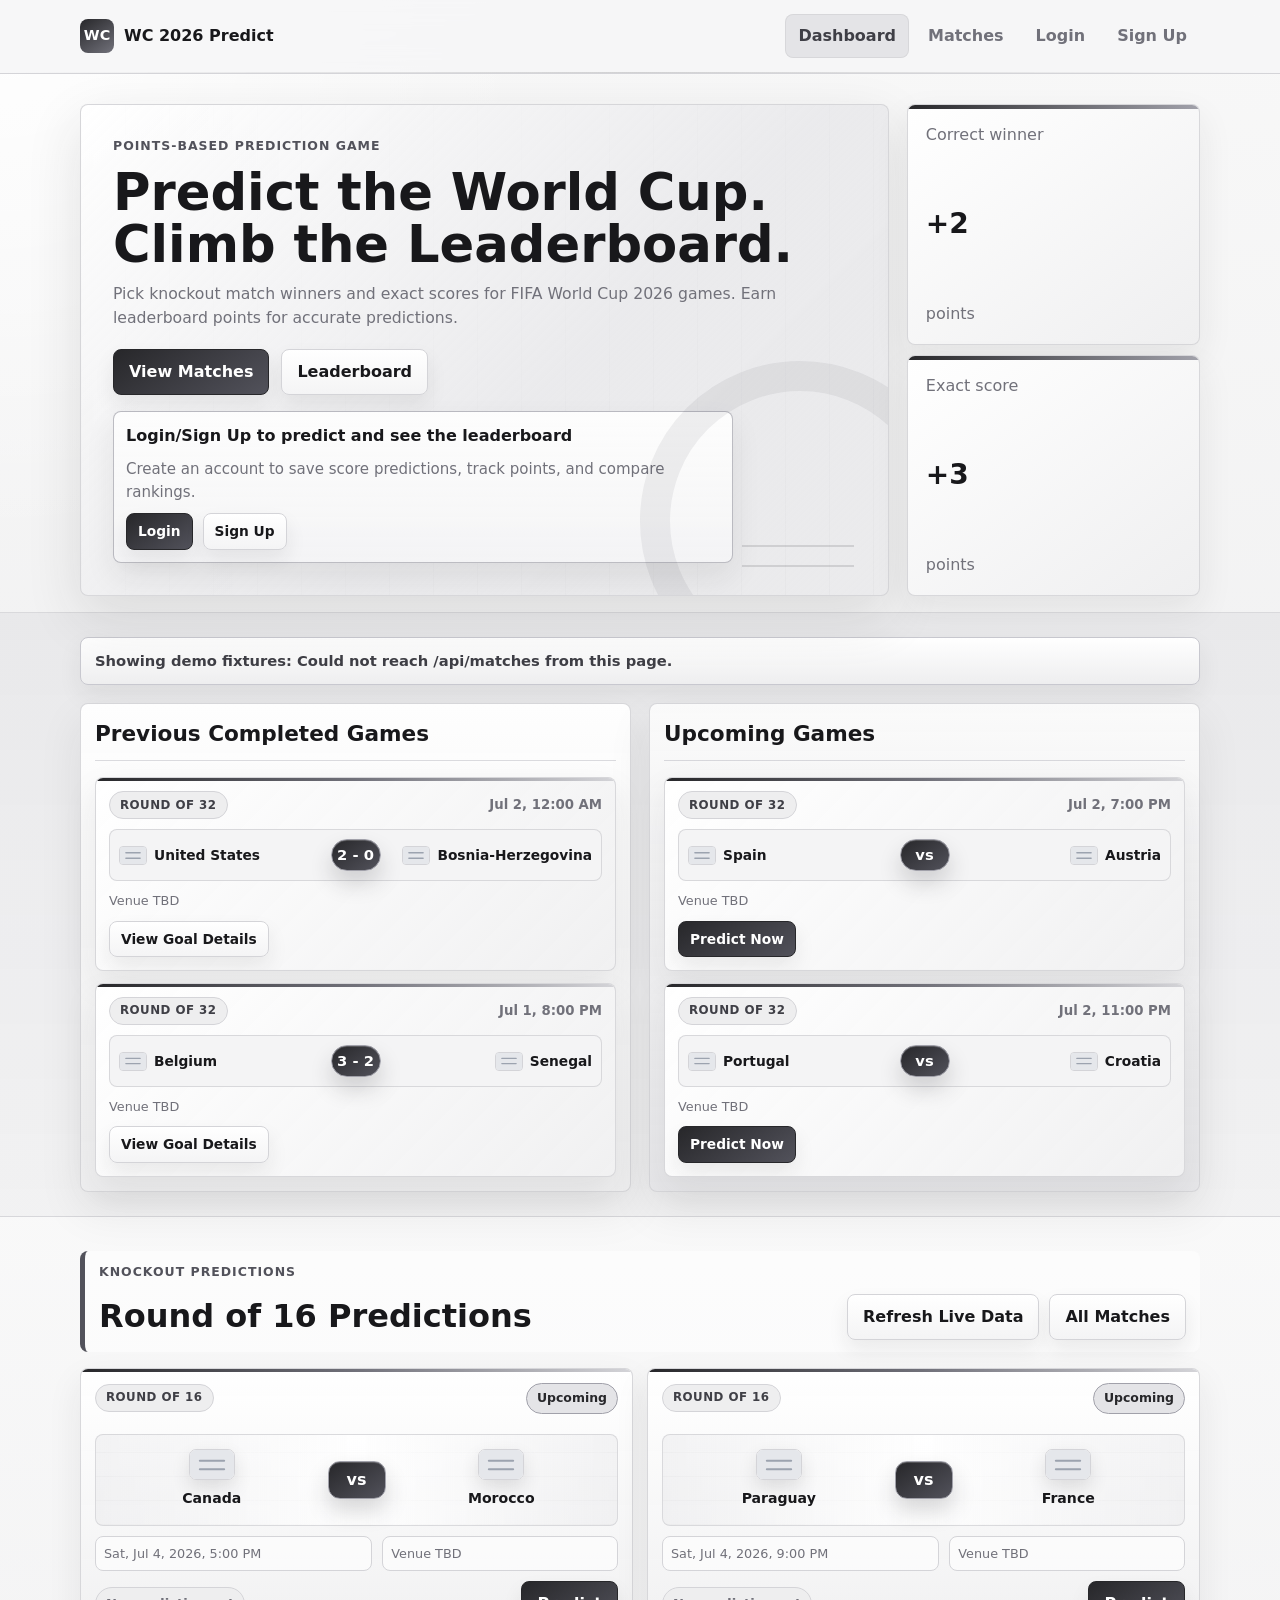
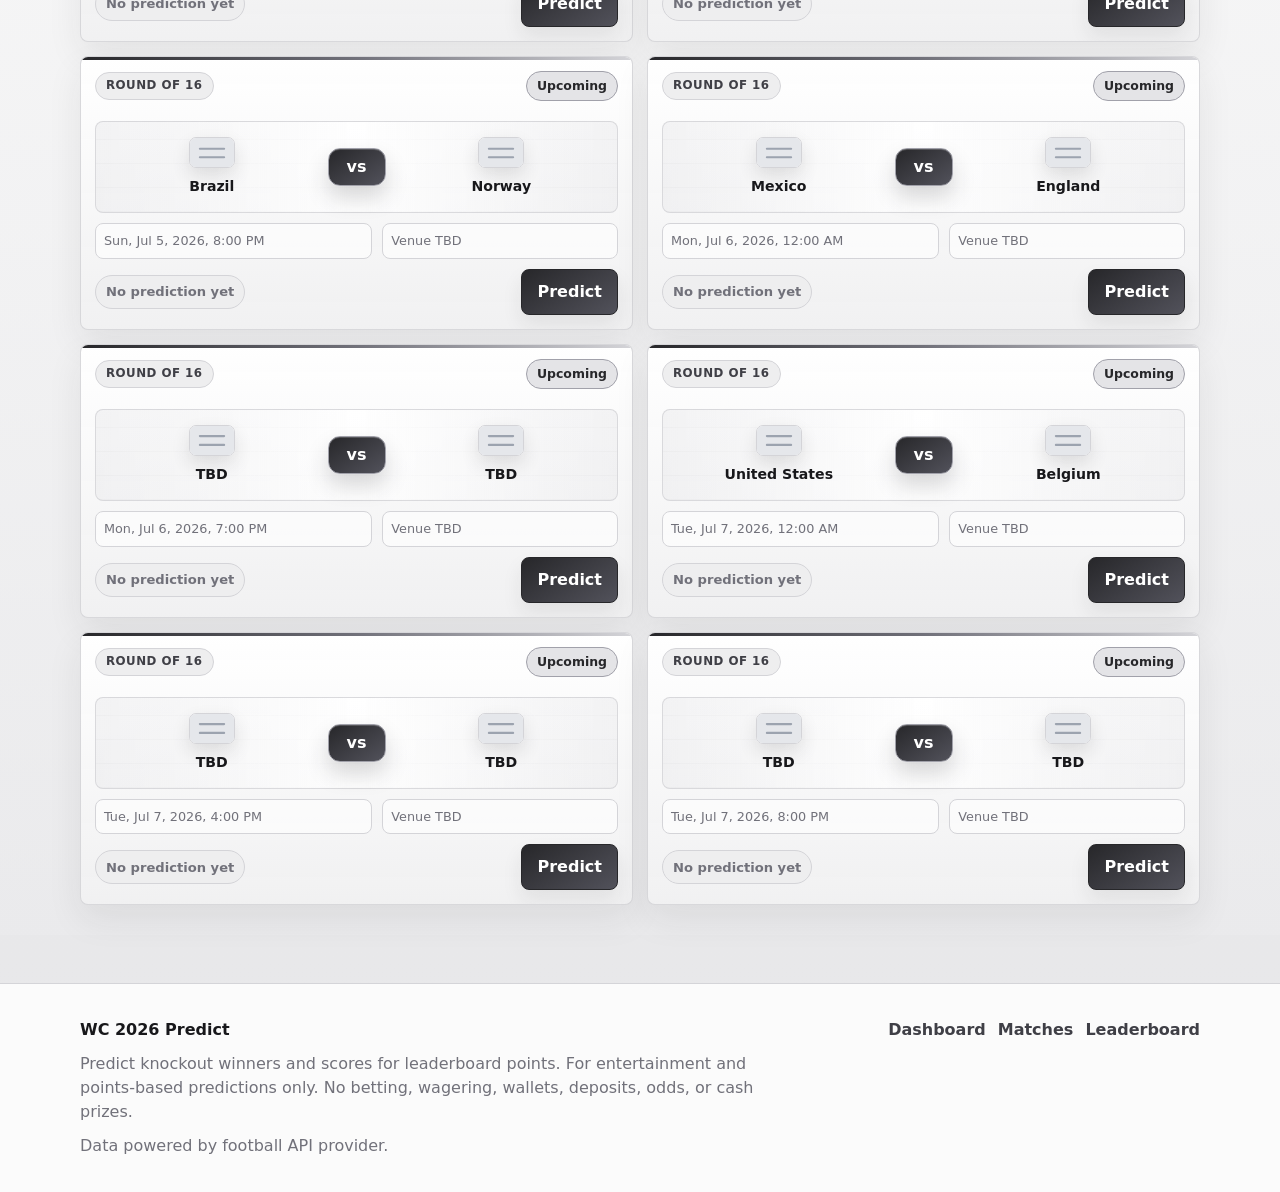
==== public/index.html @ 46181aee "ui and game details updated" ====
<!doctype html>
<html lang="en">
  <head>
    <meta charset="utf-8">
    <meta name="viewport" content="width=device-width, initial-scale=1">
    <meta name="description" content="Predict FIFA World Cup 2026 knockout winners and scores for points.">
    <title>WC 2026 Predict | Dashboard</title>
    <link rel="stylesheet" href="css/styles.css">
  </head>
  <body>
    <header class="site-header">
      <div class="container nav">
        <a class="logo" href="index.html" aria-label="WC 2026 Predict dashboard">
          <span class="logo-mark">WC</span>
          <span>WC 2026 Predict</span>
        </a>
        <nav class="nav-links" aria-label="Primary navigation">
          <a class="active" href="index.html">Dashboard</a>
          <a href="matches.html">Matches</a>
          <a href="leaderboard.html" data-auth-required hidden>Leaderboard</a>
          <a href="points.html" data-auth-required hidden>Points</a>
          <span class="auth-nav" data-auth-nav></span>
        </nav>
      </div>
    </header>

    <main>
      <section class="hero">
        <div class="container hero-panel">
          <div class="hero-copy">
            <p class="eyebrow">Points-based prediction game</p>
            <h1>Predict the World Cup. Climb the Leaderboard.</h1>
            <p>Pick knockout match winners and exact scores for FIFA World Cup 2026 games. Earn leaderboard points for accurate predictions.</p>
            <div class="hero-actions">
              <a class="btn btn-primary" href="matches.html">View Matches</a>
              <a class="btn btn-secondary" href="leaderboard.html">Leaderboard</a>
            </div>
            <div class="auth-callout" data-auth-callout hidden>
              <strong>Login/Sign Up to predict and see the leaderboard</strong>
              <span>Create an account to save score predictions, track points, and compare rankings.</span>
              <div>
                <a class="btn btn-small btn-primary" href="login.html">Login</a>
                <a class="btn btn-small btn-ghost" href="signup.html">Sign Up</a>
              </div>
            </div>
          </div>
          <aside class="hero-stats" aria-label="Game summary">
            <div class="stat-card">
              <span>Correct winner</span>
              <strong>+2</strong>
              <span>points</span>
            </div>
            <div class="stat-card">
              <span>Exact score</span>
              <strong>+3</strong>
              <span>points</span>
            </div>
          </aside>
        </div>
      </section>

      <section class="section-block dashboard-summary-section">
        <div class="container">
          <div class="data-notice" data-data-notice hidden></div>
          <div class="summary-grid">
            <div class="summary-column">
              <div class="section-heading">
                <h2>Previous Completed Games</h2>
              </div>
              <div class="stack" data-previous-games></div>
            </div>
            <div class="summary-column">
              <div class="section-heading">
                <h2>Upcoming Games</h2>
              </div>
              <div class="stack" data-upcoming-games></div>
            </div>
          </div>
        </div>
      </section>

      <section class="section-block dashboard-prediction-section">
        <div class="container">
          <div class="section-heading">
            <div>
              <p class="eyebrow">Knockout predictions</p>
              <h2>Round of 16 Predictions</h2>
            </div>
            <div class="action-row">
              <button class="btn btn-ghost" type="button" data-refresh-matches>Refresh Live Data</button>
              <a class="btn btn-ghost" href="matches.html">All Matches</a>
            </div>
          </div>
          <div class="featured-grid" data-featured-matches></div>
        </div>
      </section>
    </main>

    <footer class="site-footer">
      <div class="container footer">
        <div>
          <strong>WC 2026 Predict</strong>
          <p>Predict knockout winners and scores for leaderboard points. For entertainment and points-based predictions only. No betting, wagering, wallets, deposits, odds, or cash prizes.</p>
          <p>Data powered by football API provider.</p>
        </div>
        <nav class="footer-links" aria-label="Footer navigation">
          <a href="index.html">Dashboard</a>
          <a href="matches.html">Matches</a>
          <a href="leaderboard.html">Leaderboard</a>
        </nav>
      </div>
    </footer>

    <div class="toast" data-toast role="status" aria-live="polite"></div>
    <script src="js/auth.js"></script>
    <script src="js/api.js"></script>
    <script src="js/main.js"></script>
  </body>
</html>
---- public/css/styles.css ----
:root {
  --bg: #eeeeef;
  --surface: #fbfbfb;
  --surface-soft: #f4f4f5;
  --surface-strong: #e4e4e7;
  --text: #18181b;
  --muted: #71717a;
  --border: #d4d4d8;
  --accent: #3f3f46;
  --accent-soft: #e4e4e7;
  --success: #3f3f46;
  --warning: #52525b;
  --danger: #7f1d1d;
  --shadow: 0 20px 55px rgba(39, 39, 42, 0.12);
  --radius: 8px;
  --container: 1120px;
}

* {
  box-sizing: border-box;
}

html {
  min-width: 320px;
  scroll-behavior: smooth;
}

body {
  margin: 0;
  min-height: 100vh;
  background:
    radial-gradient(circle at top left, rgba(255, 255, 255, 0.92), rgba(255, 255, 255, 0) 34rem),
    linear-gradient(180deg, #f8f8f8 0%, var(--bg) 42%, #e7e7e9 100%);
  color: var(--text);
  font-family: Inter, ui-sans-serif, system-ui, -apple-system, BlinkMacSystemFont, "Segoe UI", sans-serif;
  line-height: 1.5;
}

body.modal-open {
  overflow: hidden;
}

img {
  display: block;
  max-width: 100%;
}

a {
  color: inherit;
  text-decoration: none;
}

button,
input,
select {
  font: inherit;
}

button {
  cursor: pointer;
}

:focus-visible {
  outline: 3px solid rgba(63, 63, 70, 0.28);
  outline-offset: 2px;
}

.container {
  width: min(100% - 32px, var(--container));
  margin-inline: auto;
}

.site-header::after {
  content: "";
  display: block;
  height: 1px;
  background: linear-gradient(90deg, transparent, rgba(39, 39, 42, 0.18), transparent);
}

.site-header {
  position: sticky;
  top: 0;
  z-index: 20;
  border-bottom: 1px solid var(--border);
  background: rgba(246, 246, 247, 0.86);
  backdrop-filter: blur(12px);
}

.nav {
  display: flex;
  align-items: center;
  justify-content: space-between;
  gap: 24px;
  min-height: 72px;
}

.logo {
  display: inline-flex;
  align-items: center;
  gap: 10px;
  font-weight: 800;
  letter-spacing: 0;
}

.logo-mark {
  display: grid;
  place-items: center;
  width: 34px;
  height: 34px;
  border-radius: var(--radius);
  background: linear-gradient(145deg, #27272a, #71717a);
  color: white;
  font-size: 0.9rem;
}

.nav-links {
  display: flex;
  align-items: center;
  gap: 6px;
}

.nav-links a,
.nav-button {
  border-radius: var(--radius);
  color: var(--muted);
  font-weight: 650;
  padding: 10px 13px;
}

.nav-links a:hover,
.nav-links a.active,
.nav-button:hover {
  background: var(--accent-soft);
  color: var(--accent);
  box-shadow: inset 0 0 0 1px rgba(63, 63, 70, 0.08);
}

.auth-nav {
  display: inline-flex;
  align-items: center;
  gap: 6px;
}

.nav-button {
  border: 0;
  background: transparent;
}

.nav-user {
  display: inline-flex;
  align-items: center;
  min-height: 38px;
  border: 1px solid rgba(212, 212, 216, 0.86);
  border-radius: 999px;
  background: rgba(255, 255, 255, 0.64);
  color: var(--text);
  padding: 6px 12px;
  font-size: 0.9rem;
  font-weight: 800;
}

.hero {
  padding: 46px 0 26px;
}

.hero-panel {
  display: grid;
  grid-template-columns: minmax(0, 1.55fr) minmax(280px, 0.72fr);
  gap: 18px;
  align-items: stretch;
}

.hero-copy {
  display: flex;
  flex-direction: column;
  justify-content: center;
  min-height: 300px;
  position: relative;
  overflow: hidden;
  border: 1px solid rgba(212, 212, 216, 0.9);
  border-radius: var(--radius);
  background:
    linear-gradient(135deg, rgba(255, 255, 255, 0.98), rgba(228, 228, 231, 0.72) 58%, rgba(212, 212, 216, 0.42)),
    linear-gradient(90deg, rgba(24, 24, 27, 0.035), rgba(255, 255, 255, 0) 26%),
    repeating-linear-gradient(90deg, rgba(39, 39, 42, 0.035) 0 1px, transparent 1px 44px),
    var(--surface);
  box-shadow: var(--shadow);
  padding: 48px;
}

.hero-copy::after {
  content: "";
  position: absolute;
  right: -72px;
  bottom: -86px;
  width: 260px;
  height: 260px;
  border: 30px solid rgba(63, 63, 70, 0.075);
  border-radius: 50%;
}

.hero-copy::before {
  content: "";
  position: absolute;
  inset: auto 34px 28px auto;
  width: 112px;
  height: 18px;
  border-top: 2px solid rgba(63, 63, 70, 0.16);
  border-bottom: 2px solid rgba(63, 63, 70, 0.16);
}

.eyebrow {
  margin: 0 0 10px;
  color: #52525b;
  font-size: 0.78rem;
  font-weight: 800;
  letter-spacing: 0.08em;
  text-transform: uppercase;
}

h1,
h2,
h3,
p {
  overflow-wrap: anywhere;
}

h1 {
  max-width: 780px;
  margin: 0;
  font-size: clamp(2.35rem, 5.2vw, 5.1rem);
  line-height: 0.98;
  letter-spacing: 0;
}

h2 {
  margin: 0;
  font-size: clamp(1.35rem, 2.6vw, 2rem);
  letter-spacing: 0;
}

h3 {
  margin: 0;
  font-size: 1rem;
}

.hero-copy p:not(.eyebrow) {
  max-width: 670px;
  margin: 18px 0 0;
  color: var(--muted);
  font-size: 1.05rem;
}

.hero-actions,
.card-actions,
.controls {
  display: flex;
  flex-wrap: wrap;
  gap: 12px;
  align-items: center;
}

.hero-actions {
  margin-top: 28px;
}

.auth-callout {
  display: grid;
  gap: 10px;
  max-width: 620px;
  border: 1px solid rgba(161, 161, 170, 0.7);
  border-radius: var(--radius);
  background:
    linear-gradient(180deg, rgba(255, 255, 255, 0.82), rgba(244, 244, 245, 0.76)),
    var(--surface-soft);
  box-shadow: 0 14px 30px rgba(39, 39, 42, 0.08);
  margin-top: 22px;
  padding: 15px;
}

.auth-callout[hidden] {
  display: none;
}

.auth-callout strong {
  color: var(--text);
  font-size: 1rem;
}

.auth-callout span {
  color: var(--muted);
  font-size: 0.94rem;
}

.auth-callout div {
  display: flex;
  flex-wrap: wrap;
  gap: 10px;
}

.hero-stats {
  display: grid;
  gap: 12px;
}

.stat-card,
.info-card,
.mini-match-card,
.match-card,
.leader-card,
.empty-card,
.loading-card,
.error-card {
  border: 1px solid rgba(212, 212, 216, 0.9);
  border-radius: var(--radius);
  background: var(--surface);
  box-shadow: 0 14px 35px rgba(39, 39, 42, 0.08);
}

.stat-card {
  display: flex;
  flex-direction: column;
  justify-content: space-between;
  min-height: 144px;
  overflow: hidden;
  position: relative;
  padding: 24px;
  background:
    linear-gradient(145deg, #ffffff, #efeff0),
    var(--surface);
}

.stat-card::before {
  content: "";
  position: absolute;
  inset: 0 0 auto;
  height: 4px;
  background: linear-gradient(90deg, #27272a, #a1a1aa);
}

.stat-card strong {
  font-size: 2.25rem;
  letter-spacing: 0;
}

.stat-card span,
.muted,
.section-heading span,
.card-meta,
.prediction-status,
.match-details dt,
.footer p {
  color: var(--muted);
}

main {
  padding-bottom: 48px;
}

.section-block {
  padding: 30px 0;
}

.section-heading {
  display: flex;
  align-items: end;
  justify-content: space-between;
  gap: 16px;
  margin-bottom: 16px;
}

.action-row {
  display: flex;
  align-items: center;
  justify-content: flex-end;
  flex-wrap: wrap;
  gap: 10px;
}

.summary-grid {
  display: grid;
  grid-template-columns: repeat(2, minmax(0, 1fr));
  gap: 18px;
}

.summary-column {
  min-width: 0;
  border: 1px solid rgba(212, 212, 216, 0.9);
  border-radius: var(--radius);
  background:
    linear-gradient(180deg, rgba(255, 255, 255, 0.78), rgba(244, 244, 245, 0.72)),
    var(--surface-soft);
  box-shadow: 0 18px 45px rgba(39, 39, 42, 0.08);
  padding: 18px;
}

.stack {
  display: grid;
  gap: 12px;
}

.mini-match-card,
.match-card,
.info-card,
.empty-card,
.loading-card,
.error-card {
  padding: 18px;
}

.card-meta {
  display: flex;
  justify-content: space-between;
  gap: 12px;
  margin-bottom: 14px;
  font-size: 0.83rem;
  font-weight: 700;
  text-transform: capitalize;
}

.summary-teams,
.matchup,
.modal-teams {
  display: grid;
  grid-template-columns: minmax(0, 1fr) auto minmax(0, 1fr);
  align-items: center;
  gap: 12px;
}

.summary-teams {
  margin-bottom: 14px;
}

.team {
  display: inline-flex;
  align-items: center;
  gap: 10px;
  min-width: 0;
  font-weight: 750;
}

.team:last-child {
  justify-self: end;
  text-align: right;
}

.team img {
  flex: 0 0 auto;
  width: 40px;
  height: 28px;
  border: 1px solid var(--border);
  border-radius: 4px;
  object-fit: cover;
}

.team span {
  min-width: 0;
}

.team-compact {
  font-size: 0.94rem;
}

.team-compact img {
  width: 32px;
  height: 22px;
}

.score-pill,
.versus {
  display: inline-flex;
  align-items: center;
  justify-content: center;
  min-width: 52px;
  min-height: 34px;
  border: 1px solid var(--border);
  border-radius: 999px;
  background: var(--surface-soft);
  font-weight: 800;
}

.featured-grid,
.match-grid,
.top10-grid {
  display: grid;
  grid-template-columns: repeat(3, minmax(0, 1fr));
  gap: 16px;
}

.match-card {
  display: flex;
  flex-direction: column;
  gap: 14px;
  min-width: 0;
}

.match-card.detailed {
  min-height: 100%;
}

.status-badge,
.result-badge,
.rank-badge {
  display: inline-flex;
  align-items: center;
  width: fit-content;
  border-radius: 999px;
  padding: 5px 10px;
  font-size: 0.78rem;
  font-weight: 800;
}

.status-badge.upcoming {
  background: var(--accent-soft);
  color: var(--accent);
}

.status-badge.completed,
.result-badge {
  background: #e4e4e7;
  color: var(--success);
}

.status-badge.live {
  background: #d4d4d8;
  color: #27272a;
}

.btn {
  display: inline-flex;
  align-items: center;
  justify-content: center;
  min-height: 42px;
  border: 1px solid transparent;
  border-radius: var(--radius);
  padding: 10px 15px;
  font-weight: 800;
  transition: transform 160ms ease, background-color 160ms ease, border-color 160ms ease;
}

.btn:hover {
  transform: translateY(-1px);
}

.btn:disabled {
  cursor: not-allowed;
  opacity: 0.72;
  transform: none;
}

.btn-primary {
  background: var(--accent);
  color: white;
}

.btn-primary:hover {
  background: #27272a;
}

.btn-secondary,
.btn-ghost {
  border-color: var(--border);
  background: var(--surface);
  color: var(--text);
}

.btn-secondary:hover,
.btn-ghost:hover {
  border-color: #a1a1aa;
  background: var(--accent-soft);
  color: var(--accent);
}

.btn-small {
  min-height: 34px;
  padding: 7px 11px;
  font-size: 0.86rem;
}

.goal-list {
  color: var(--muted);
  font-size: 0.9rem;
}

.goal-list ul {
  margin: 8px 0 0;
  padding-left: 18px;
}

.goal-list.inline {
  min-height: 46px;
}

.label {
  margin: 0;
  color: var(--text);
  font-weight: 800;
}

.filters {
  display: flex;
  flex-wrap: wrap;
  gap: 12px;
  margin: 20px 0 28px;
}

.data-notice {
  border: 1px solid #c8c8cf;
  border-radius: var(--radius);
  background: linear-gradient(180deg, #ffffff, #eeeeef);
  color: #3f3f46;
  box-shadow: 0 10px 24px rgba(39, 39, 42, 0.07);
  margin: 0 0 18px;
  padding: 12px 14px;
  font-size: 0.92rem;
  font-weight: 700;
}

.data-notice[hidden] {
  display: none;
}

.filters label,
.prediction-form label {
  display: grid;
  gap: 7px;
  color: var(--text);
  font-weight: 750;
}

.filters select,
.filters input,
.prediction-form input,
.prediction-form select {
  width: 100%;
  min-height: 44px;
  border: 1px solid var(--border);
  border-radius: var(--radius);
  background: var(--surface);
  color: var(--text);
  padding: 9px 11px;
}

.filters label {
  min-width: min(100%, 220px);
}

.stage-section {
  padding: 18px 0 24px;
}

.match-details {
  display: grid;
  gap: 8px;
  margin: 0;
}

.match-details div {
  display: grid;
  grid-template-columns: 92px minmax(0, 1fr);
  gap: 10px;
}

.match-details dd {
  margin: 0;
}

.leader-tools {
  display: flex;
  flex-wrap: wrap;
  gap: 12px;
  margin: 18px 0;
}

.leader-tools input,
.leader-tools select {
  min-height: 44px;
  border: 1px solid var(--border);
  border-radius: var(--radius);
  background: var(--surface);
  padding: 9px 11px;
}

.leader-tools input {
  min-width: min(100%, 320px);
}

.top10-grid {
  grid-template-columns: repeat(5, minmax(0, 1fr));
}

.leader-card {
  display: grid;
  gap: 12px;
  padding: 16px;
}

.leader-card.rank-1,
.leader-card.rank-2,
.leader-card.rank-3 {
  border-color: #a1a1aa;
  background: linear-gradient(180deg, var(--surface), var(--surface-soft));
}

.leader-card p {
  margin: 4px 0 0;
  color: var(--muted);
}

.leader-card dl {
  display: flex;
  gap: 16px;
  margin: 0;
}

.leader-card dt {
  color: var(--muted);
  font-size: 0.78rem;
}

.leader-card dd {
  margin: 0;
  font-weight: 800;
}

.rank-badge {
  background: var(--accent-soft);
  color: var(--accent);
}

.table-wrap {
  overflow-x: auto;
  border: 1px solid var(--border);
  border-radius: var(--radius);
  background: var(--surface);
  box-shadow: 0 10px 25px rgba(17, 24, 39, 0.05);
}

.leaderboard-table {
  width: 100%;
  min-width: 720px;
  border-collapse: collapse;
}

.leaderboard-table th,
.leaderboard-table td {
  border-bottom: 1px solid var(--border);
  padding: 14px 16px;
  text-align: left;
}

.leaderboard-table th {
  background: var(--surface-soft);
  color: var(--muted);
  font-size: 0.82rem;
  text-transform: uppercase;
}

.leaderboard-table tr:last-child td {
  border-bottom: 0;
}

.scoring-grid {
  display: grid;
  grid-template-columns: repeat(4, minmax(0, 1fr));
  gap: 14px;
}

.info-card strong {
  display: block;
  color: var(--accent);
  font-size: 1.6rem;
}

.info-card p {
  margin: 6px 0 0;
  color: var(--muted);
}

.modal-backdrop {
  position: fixed;
  inset: 0;
  z-index: 100;
  display: grid;
  place-items: center;
  padding: 20px;
  background: rgba(17, 24, 39, 0.42);
}

.modal-backdrop[hidden] {
  display: none;
}

.modal {
  position: relative;
  width: min(100%, 520px);
  max-height: min(92vh, 760px);
  overflow: auto;
  border-radius: var(--radius);
  background: var(--surface);
  box-shadow: var(--shadow);
  padding: 24px;
}

.modal-close {
  position: absolute;
  top: 12px;
  right: 12px;
  width: 38px;
  height: 38px;
  border: 1px solid var(--border);
  border-radius: var(--radius);
  background: var(--surface-soft);
  color: var(--text);
  font-size: 1.4rem;
}

.modal-header {
  padding-right: 42px;
}

.modal-teams {
  margin: 20px 0;
  padding: 14px;
  border: 1px solid var(--border);
  border-radius: var(--radius);
  background: var(--surface-soft);
}

.prediction-form {
  display: grid;
  gap: 14px;
}

.prediction-form input[readonly] {
  background: #eeeeef;
  color: var(--muted);
}

.score-inputs {
  display: grid;
  grid-template-columns: repeat(2, minmax(0, 1fr));
  gap: 12px;
}

.form-error {
  min-height: 22px;
  margin: 0;
  color: var(--danger);
  font-weight: 700;
}

.toast {
  position: fixed;
  right: 18px;
  bottom: 18px;
  z-index: 110;
  max-width: min(420px, calc(100% - 36px));
  border-radius: var(--radius);
  background: var(--text);
  color: white;
  box-shadow: var(--shadow);
  opacity: 0;
  transform: translateY(12px);
  pointer-events: none;
  padding: 13px 16px;
  transition: opacity 160ms ease, transform 160ms ease;
}

.toast.show {
  opacity: 1;
  transform: translateY(0);
}

.toast.error {
  background: var(--danger);
}

.site-footer {
  border-top: 1px solid var(--border);
  background: var(--surface);
  padding: 34px 0;
}

.footer {
  display: grid;
  grid-template-columns: minmax(0, 1.2fr) auto;
  gap: 24px;
  align-items: start;
}

.footer p {
  max-width: 720px;
  margin: 10px 0 0;
}

.footer-links {
  display: flex;
  flex-wrap: wrap;
  gap: 12px;
}

.footer-links a {
  color: var(--accent);
  font-weight: 750;
}

.empty-card,
.loading-card,
.error-card {
  color: var(--muted);
}

.error-card {
  border-color: rgba(220, 38, 38, 0.25);
  color: var(--danger);
}

.btn {
  box-shadow: 0 10px 20px rgba(39, 39, 42, 0.08);
}

.btn-primary {
  background: linear-gradient(145deg, #27272a, #52525b);
  border-color: #27272a;
  color: #ffffff;
}

.btn-primary:hover {
  background: linear-gradient(145deg, #18181b, #3f3f46);
}

.btn-secondary,
.btn-ghost {
  background: linear-gradient(180deg, #ffffff, #f4f4f5);
}

.btn-secondary:hover,
.btn-ghost:hover {
  border-color: #a1a1aa;
  background: #e4e4e7;
  color: #18181b;
}

.featured-grid {
  grid-template-columns: repeat(2, minmax(0, 1fr));
}

.match-grid {
  align-items: stretch;
}

.mini-match-card,
.match-card {
  position: relative;
  overflow: hidden;
}

.mini-match-card::before,
.prediction-card::before {
  content: "";
  position: absolute;
  inset: 0 0 auto;
  height: 5px;
  background: linear-gradient(90deg, #27272a, #71717a, #d4d4d8);
}

.mini-match-card {
  background:
    linear-gradient(135deg, rgba(255, 255, 255, 0.98), rgba(239, 239, 240, 0.9)),
    var(--surface);
  transition: border-color 160ms ease, box-shadow 160ms ease, transform 160ms ease;
}

.mini-match-card:hover {
  border-color: #a1a1aa;
  box-shadow: 0 20px 44px rgba(39, 39, 42, 0.12);
  transform: translateY(-1px);
}

.prediction-card {
  padding: 18px;
  background:
    linear-gradient(180deg, rgba(255, 255, 255, 0.98), rgba(240, 240, 241, 0.96)),
    var(--surface);
  transition: border-color 160ms ease, box-shadow 160ms ease, transform 160ms ease;
}

.prediction-card:hover {
  border-color: #a1a1aa;
  box-shadow: 0 24px 55px rgba(39, 39, 42, 0.14);
  transform: translateY(-2px);
}

.match-card-top {
  align-items: center;
  margin-bottom: 10px;
}

.stage-chip {
  display: inline-flex;
  align-items: center;
  min-height: 28px;
  border: 1px solid #d4d4d8;
  border-radius: 999px;
  background: #eeeeef;
  color: #3f3f46;
  padding: 4px 10px;
  font-size: 0.74rem;
  font-weight: 850;
  letter-spacing: 0.04em;
  text-transform: uppercase;
}

.matchup {
  min-height: 116px;
  border: 1px solid rgba(212, 212, 216, 0.86);
  border-radius: var(--radius);
  background:
    linear-gradient(90deg, rgba(228, 228, 231, 0.36), rgba(255, 255, 255, 0.82), rgba(228, 228, 231, 0.36)),
    repeating-linear-gradient(0deg, rgba(39, 39, 42, 0.035) 0 1px, transparent 1px 24px);
  padding: 16px;
}

.mini-scoreboard {
  border: 1px solid rgba(212, 212, 216, 0.86);
  border-radius: var(--radius);
  background: var(--surface-soft);
  padding: 12px;
}

.matchup .team {
  display: grid;
  justify-items: center;
  gap: 10px;
  text-align: center;
  font-size: 0.96rem;
}

.matchup .team:last-child {
  justify-self: stretch;
  text-align: center;
}

.matchup .team img {
  width: 58px;
  height: 40px;
  border: 1px solid #d4d4d8;
  border-radius: 7px;
  box-shadow: 0 8px 18px rgba(39, 39, 42, 0.12);
}

.score-pill,
.versus {
  border-color: #a1a1aa;
  background: linear-gradient(145deg, #27272a, #52525b);
  color: #ffffff;
  box-shadow: inset 0 1px 0 rgba(255, 255, 255, 0.18), 0 12px 22px rgba(39, 39, 42, 0.18);
}

.matchup .score-pill {
  min-width: 70px;
  min-height: 46px;
  border-radius: 12px;
  font-size: 1.2rem;
}

.summary-teams .score-pill {
  min-width: 64px;
  min-height: 38px;
}

.match-context {
  display: grid;
  grid-template-columns: minmax(0, 1fr) minmax(0, 0.85fr);
  gap: 10px;
  color: var(--muted);
  font-size: 0.86rem;
}

.match-context span {
  min-width: 0;
  border: 1px solid var(--border);
  border-radius: var(--radius);
  background: rgba(255, 255, 255, 0.62);
  padding: 9px 10px;
}

.fixture-note {
  margin: 0 0 14px;
  color: var(--muted);
  font-size: 0.86rem;
}

.prediction-status {
  display: inline-flex;
  align-items: center;
  min-height: 34px;
  border: 1px solid var(--border);
  border-radius: 999px;
  background: #eeeeef;
  padding: 6px 10px;
  font-size: 0.82rem;
  font-weight: 750;
}

.card-actions {
  justify-content: space-between;
  margin-top: auto;
}

.status-badge.upcoming,
.status-badge.completed,
.status-badge.live,
.result-badge {
  border: 1px solid #a1a1aa;
  background: #e4e4e7;
  color: #27272a;
}

.status-badge.live {
  background: #d4d4d8;
}

.hero {
  padding: 30px 0 16px;
}

.hero-panel {
  grid-template-columns: minmax(0, 1.6fr) minmax(220px, 0.58fr);
}

.hero-copy {
  min-height: 230px;
  padding: 32px;
}

.hero-copy h1 {
  font-size: clamp(2rem, 4vw, 3.65rem);
  line-height: 1.02;
}

.hero-copy p:not(.eyebrow) {
  margin-top: 12px;
  font-size: 0.98rem;
}

.hero-actions {
  margin-top: 20px;
}

.auth-callout {
  margin-top: 16px;
  padding: 12px;
}

.hero-stats {
  gap: 10px;
}

.stat-card {
  min-height: 108px;
  padding: 18px;
}

.stat-card strong {
  font-size: 1.75rem;
}

.dashboard-summary-section {
  border-block: 1px solid rgba(212, 212, 216, 0.84);
  background:
    linear-gradient(180deg, rgba(232, 232, 234, 0.92), rgba(242, 242, 243, 0.88));
  padding: 24px 0;
}

.dashboard-summary-section .section-heading {
  border-bottom: 1px solid rgba(161, 161, 170, 0.38);
  padding-bottom: 10px;
}

.dashboard-summary-section h2 {
  font-size: clamp(1.05rem, 1.8vw, 1.35rem);
}

.dashboard-summary-section .summary-column {
  padding: 14px;
  background:
    linear-gradient(180deg, rgba(255, 255, 255, 0.92), rgba(238, 238, 239, 0.9)),
    var(--surface-soft);
}

.dashboard-summary-section .summary-column:nth-child(2) {
  background:
    linear-gradient(180deg, rgba(250, 250, 250, 0.98), rgba(228, 228, 231, 0.88)),
    var(--surface-soft);
}

.dashboard-summary-section .mini-match-card {
  padding: 13px;
}

.dashboard-summary-section .mini-match-card::before {
  height: 3px;
}

.dashboard-summary-section .mini-scoreboard {
  margin-bottom: 10px;
  padding: 9px;
}

.dashboard-summary-section .team-compact {
  gap: 7px;
  font-size: 0.86rem;
}

.dashboard-summary-section .team-compact img {
  width: 28px;
  height: 19px;
}

.dashboard-summary-section .summary-teams .score-pill {
  min-width: 50px;
  min-height: 32px;
  font-size: 0.92rem;
}

.dashboard-summary-section .fixture-note {
  margin-bottom: 10px;
  font-size: 0.8rem;
}

.dashboard-prediction-section {
  background:
    linear-gradient(180deg, rgba(251, 251, 251, 0.82), rgba(235, 235, 237, 0.7));
  padding-top: 34px;
}

.dashboard-prediction-section .section-heading {
  border-left: 5px solid #52525b;
  background: rgba(255, 255, 255, 0.56);
  border-radius: var(--radius);
  padding: 12px 14px;
}

.dashboard-prediction-section .featured-grid {
  gap: 14px;
}

.dashboard-prediction-section .prediction-card {
  gap: 10px;
  padding: 14px;
}

.dashboard-prediction-section .prediction-card::before {
  height: 3px;
}

.dashboard-prediction-section .matchup {
  min-height: 92px;
  padding: 12px;
}

.dashboard-prediction-section .matchup .team {
  gap: 8px;
  font-size: 0.88rem;
}

.dashboard-prediction-section .matchup .team img {
  width: 46px;
  height: 31px;
}

.dashboard-prediction-section .matchup .score-pill {
  min-width: 58px;
  min-height: 38px;
  font-size: 1rem;
}

.dashboard-prediction-section .match-context {
  font-size: 0.8rem;
}

.dashboard-prediction-section .match-context span {
  padding: 7px 8px;
}

.stage-section .match-grid {
  grid-template-columns: repeat(auto-fit, minmax(230px, 1fr));
  gap: 12px;
}

.match-card.detailed {
  gap: 9px;
  padding: 13px;
}

.match-card.detailed::before {
  height: 3px;
}

.match-card.detailed .card-meta {
  margin-bottom: 4px;
}

.match-card.detailed .stage-chip,
.match-card.detailed .status-badge {
  min-height: 24px;
  padding: 3px 8px;
  font-size: 0.68rem;
}

.match-card.detailed .matchup {
  min-height: 78px;
  gap: 8px;
  padding: 10px;
}

.match-card.detailed .matchup .team {
  gap: 7px;
  font-size: 0.82rem;
}

.match-card.detailed .matchup .team img {
  width: 38px;
  height: 26px;
  border-radius: 5px;
}

.match-card.detailed .matchup .score-pill {
  min-width: 48px;
  min-height: 32px;
  border-radius: 9px;
  font-size: 0.92rem;
}

.match-card.detailed .match-context {
  grid-template-columns: 1fr;
  gap: 6px;
  font-size: 0.78rem;
}

.match-card.detailed .match-context span {
  padding: 7px 8px;
}

.match-card.detailed .card-actions {
  gap: 8px;
}

.match-detail-modal {
  width: min(100%, 620px);
}

.detail-modal-list {
  display: grid;
  gap: 8px;
  margin: 12px 0 0;
}

.detail-modal-list div {
  display: grid;
  grid-template-columns: 140px minmax(0, 1fr);
  gap: 10px;
  border: 1px solid var(--border);
  border-radius: var(--radius);
  background: rgba(255, 255, 255, 0.62);
  padding: 9px 10px;
}

.detail-goals {
  border: 1px solid var(--border);
  border-radius: var(--radius);
  background: var(--surface-soft);
  margin-top: 12px;
  padding: 12px;
}

.filters,
.leader-tools {
  border: 1px solid rgba(212, 212, 216, 0.9);
  border-radius: var(--radius);
  background: rgba(251, 251, 251, 0.72);
  box-shadow: 0 14px 35px rgba(39, 39, 42, 0.07);
  padding: 14px;
}

.filters select,
.filters input,
.prediction-form input,
.prediction-form select,
.leader-tools input,
.leader-tools select {
  border-color: #c8c8cf;
  background: linear-gradient(180deg, #ffffff, #f7f7f8);
}

.leader-card {
  position: relative;
  overflow: hidden;
  background:
    linear-gradient(180deg, #ffffff, #f1f1f2),
    var(--surface);
}

.leader-card::before {
  content: "";
  position: absolute;
  inset: 0 0 auto;
  height: 4px;
  background: linear-gradient(90deg, #27272a, #a1a1aa);
}

.leader-card.rank-1,
.leader-card.rank-2,
.leader-card.rank-3 {
  border-color: #a1a1aa;
  background:
    linear-gradient(145deg, #ffffff, #e9e9eb),
    var(--surface);
}

.rank-badge {
  background: #27272a;
  color: #ffffff;
}

.table-wrap {
  background: linear-gradient(180deg, #ffffff, #f4f4f5);
}

.leaderboard-table th {
  background: #e4e4e7;
  color: #3f3f46;
}

.leaderboard-table tbody tr:hover {
  background: #f4f4f5;
}

.info-card {
  background: linear-gradient(180deg, #ffffff, #f1f1f2);
}

.info-card strong {
  color: #27272a;
}

.modal {
  border: 1px solid #d4d4d8;
}

.modal-teams {
  background:
    linear-gradient(90deg, rgba(228, 228, 231, 0.8), rgba(255, 255, 255, 0.86), rgba(228, 228, 231, 0.8)),
    var(--surface-soft);
}

.footer-links a {
  color: #3f3f46;
}

.auth-page {
  min-height: calc(100vh - 73px);
  padding: 48px 0;
}

.auth-shell {
  display: grid;
  grid-template-columns: minmax(0, 1fr) minmax(360px, 440px);
  gap: 22px;
  align-items: stretch;
}

.auth-copy,
.auth-card {
  border: 1px solid rgba(212, 212, 216, 0.9);
  border-radius: var(--radius);
  background:
    linear-gradient(135deg, rgba(255, 255, 255, 0.96), rgba(239, 239, 240, 0.88)),
    var(--surface);
  box-shadow: var(--shadow);
}

.auth-copy {
  display: flex;
  flex-direction: column;
  justify-content: center;
  min-height: 520px;
  overflow: hidden;
  position: relative;
  padding: 48px;
}

.auth-copy::after {
  content: "";
  position: absolute;
  right: -80px;
  bottom: -92px;
  width: 270px;
  height: 270px;
  border: 30px solid rgba(63, 63, 70, 0.07);
  border-radius: 50%;
}

.auth-copy p:not(.eyebrow) {
  max-width: 640px;
  color: var(--muted);
  font-size: 1.03rem;
}

.auth-card {
  align-self: center;
  padding: 28px;
}

.auth-form {
  display: grid;
  gap: 14px;
  margin-top: 18px;
}

.auth-form label {
  display: grid;
  gap: 7px;
  color: var(--text);
  font-weight: 800;
}

.auth-form input {
  width: 100%;
  min-height: 46px;
  border: 1px solid #c8c8cf;
  border-radius: var(--radius);
  background: linear-gradient(180deg, #ffffff, #f7f7f8);
  color: var(--text);
  padding: 10px 12px;
}

.admin-form {
  display: grid;
  gap: 14px;
  border: 1px solid rgba(212, 212, 216, 0.9);
  border-radius: var(--radius);
  background:
    linear-gradient(180deg, rgba(255, 255, 255, 0.94), rgba(244, 244, 245, 0.84)),
    var(--surface);
  box-shadow: 0 14px 35px rgba(39, 39, 42, 0.08);
  margin-bottom: 18px;
  padding: 18px;
}

.admin-form-grid {
  display: grid;
  grid-template-columns: repeat(3, minmax(0, 1fr));
  gap: 12px;
}

.admin-form label {
  display: grid;
  gap: 7px;
  color: var(--text);
  font-weight: 800;
}

.admin-form input,
.admin-form select {
  width: 100%;
  min-height: 44px;
  border: 1px solid #c8c8cf;
  border-radius: var(--radius);
  background: linear-gradient(180deg, #ffffff, #f7f7f8);
  color: var(--text);
  padding: 9px 11px;
}

.table-actions {
  display: flex;
  flex-wrap: wrap;
  gap: 8px;
}

.danger-action {
  color: var(--danger);
}

.danger-action:hover {
  border-color: rgba(127, 29, 29, 0.35);
  background: rgba(127, 29, 29, 0.08);
  color: var(--danger);
}

.auth-hint,
.auth-switch {
  color: var(--muted);
  font-size: 0.9rem;
}

.auth-hint {
  margin: -2px 0 0;
}

.auth-switch {
  margin: 16px 0 0;
}

.auth-switch a {
  color: var(--text);
  font-weight: 850;
  text-decoration: underline;
  text-underline-offset: 3px;
}

@media (max-width: 960px) {
  .hero-panel,
  .summary-grid,
  .auth-shell {
    grid-template-columns: 1fr;
  }

  .auth-copy {
    min-height: auto;
  }

  .featured-grid,
  .match-grid {
    grid-template-columns: repeat(2, minmax(0, 1fr));
  }

  .top10-grid,
  .scoring-grid,
  .admin-form-grid {
    grid-template-columns: repeat(2, minmax(0, 1fr));
  }
}

@media (max-width: 680px) {
  .container {
    width: min(100% - 24px, var(--container));
  }

  .nav {
    align-items: flex-start;
    flex-direction: column;
    gap: 12px;
    padding: 14px 0;
  }

  .nav-links {
    width: 100%;
    overflow-x: auto;
    padding-bottom: 2px;
  }

  .nav-links a {
    white-space: nowrap;
  }

  .hero {
    padding-top: 28px;
  }

  .hero-copy {
    min-height: auto;
    padding: 28px;
  }

  .auth-page {
    padding: 24px 0;
  }

  .auth-copy,
  .auth-card {
    padding: 24px;
  }

  .featured-grid,
  .match-grid,
  .top10-grid,
  .scoring-grid,
  .admin-form-grid {
    grid-template-columns: 1fr;
  }

  .section-heading,
  .footer {
    align-items: start;
    grid-template-columns: 1fr;
  }

  .section-heading {
    flex-direction: column;
  }

  .summary-teams,
  .matchup,
  .modal-teams {
    grid-template-columns: 1fr;
    justify-items: start;
  }

  .team:last-child {
    justify-self: start;
    text-align: left;
  }

  .score-pill,
  .versus {
    min-width: 44px;
  }

  .match-details div {
    grid-template-columns: 1fr;
    gap: 2px;
  }

  .detail-modal-list div {
    grid-template-columns: 1fr;
  }

  .score-inputs {
    grid-template-columns: 1fr;
  }
}
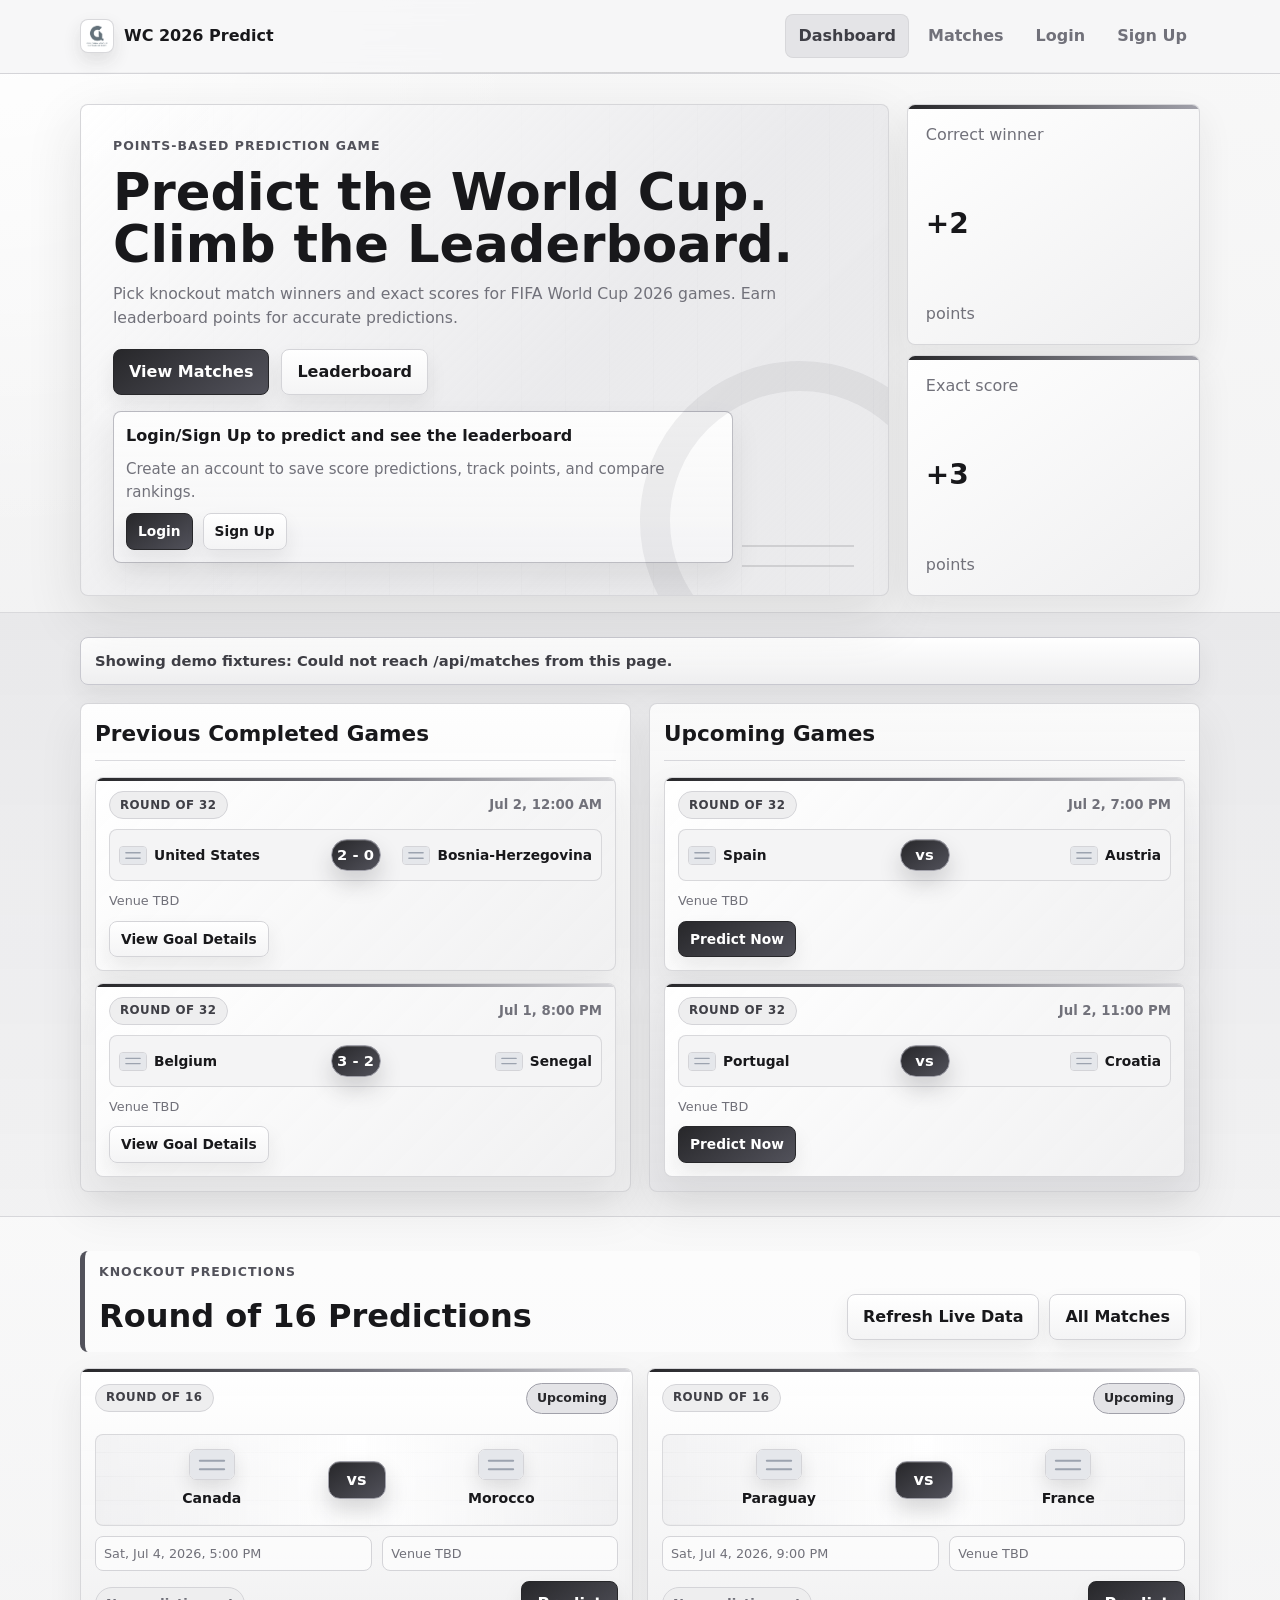
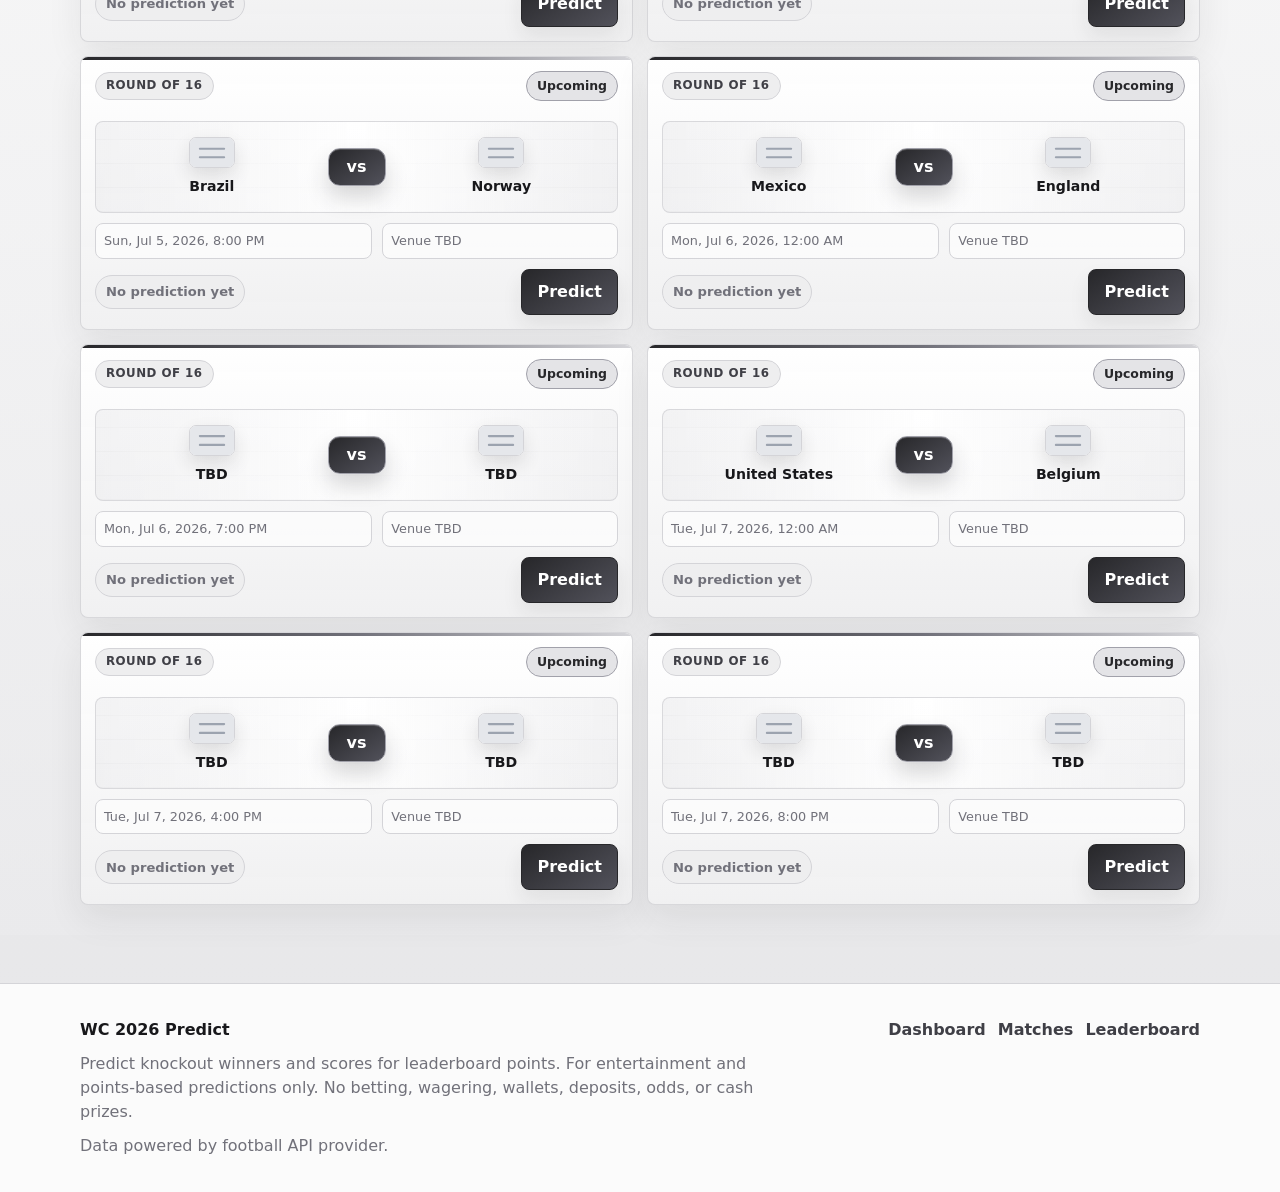
==== commit 688b7493: "ui updated" ====
--- a/public/index.html
+++ b/public/index.html
@@ -6,19 +6,20 @@
     <meta name="description" content="Predict FIFA World Cup 2026 knockout winners and scores for points.">
     <title>WC 2026 Predict | Dashboard</title>
     <link rel="stylesheet" href="css/styles.css">
+    <link rel="icon" href="assets/logo.png" type="image/png">
   </head>
   <body>
     <header class="site-header">
       <div class="container nav">
         <a class="logo" href="index.html" aria-label="WC 2026 Predict dashboard">
-          <span class="logo-mark">WC</span>
+          <img class="logo-mark" src="assets/logo.png" alt="" width="34" height="34">
           <span>WC 2026 Predict</span>
         </a>
         <nav class="nav-links" aria-label="Primary navigation">
           <a class="active" href="index.html">Dashboard</a>
           <a href="matches.html">Matches</a>
           <a href="leaderboard.html" data-auth-required hidden>Leaderboard</a>
-          <a href="points.html" data-auth-required hidden>Points</a>
+          <a href="points.html" data-auth-required hidden>Predictions</a>
           <span class="auth-nav" data-auth-nav></span>
         </nav>
       </div>
--- a/public/css/styles.css
+++ b/public/css/styles.css
@@ -103,14 +103,14 @@
 }
 
 .logo-mark {
-  display: grid;
-  place-items: center;
   width: 34px;
   height: 34px;
-  border-radius: var(--radius);
-  background: linear-gradient(145deg, #27272a, #71717a);
-  color: white;
-  font-size: 0.9rem;
+  flex: 0 0 auto;
+  border-radius: var(--radius);
+  border: 1px solid rgba(212, 212, 216, 0.9);
+  background: #ffffff;
+  box-shadow: 0 8px 18px rgba(39, 39, 42, 0.12);
+  object-fit: cover;
 }
 
 .nav-links {
@@ -1286,66 +1286,98 @@
 }
 
 .stage-section .match-grid {
-  grid-template-columns: repeat(auto-fit, minmax(230px, 1fr));
-  gap: 12px;
+  grid-template-columns: repeat(auto-fit, minmax(310px, 1fr));
+  gap: 18px;
 }
 
 .match-card.detailed {
-  gap: 9px;
-  padding: 13px;
+  gap: 13px;
+  padding: 18px;
+  background:
+    linear-gradient(180deg, rgba(255, 255, 255, 0.98), rgba(238, 238, 239, 0.95)),
+    var(--surface);
+  box-shadow: 0 18px 42px rgba(39, 39, 42, 0.1);
 }
 
 .match-card.detailed::before {
-  height: 3px;
+  height: 4px;
 }
 
 .match-card.detailed .card-meta {
-  margin-bottom: 4px;
+  margin-bottom: 2px;
 }
 
 .match-card.detailed .stage-chip,
 .match-card.detailed .status-badge {
-  min-height: 24px;
-  padding: 3px 8px;
-  font-size: 0.68rem;
+  min-height: 26px;
+  padding: 4px 9px;
+  font-size: 0.7rem;
 }
 
 .match-card.detailed .matchup {
-  min-height: 78px;
-  gap: 8px;
-  padding: 10px;
+  min-height: 112px;
+  gap: 12px;
+  padding: 14px;
+  background:
+    linear-gradient(90deg, rgba(228, 228, 231, 0.55), rgba(255, 255, 255, 0.92), rgba(228, 228, 231, 0.55)),
+    repeating-linear-gradient(0deg, rgba(39, 39, 42, 0.025) 0 1px, transparent 1px 22px);
 }
 
 .match-card.detailed .matchup .team {
-  gap: 7px;
-  font-size: 0.82rem;
+  gap: 9px;
+  font-size: 0.92rem;
+  line-height: 1.25;
 }
 
 .match-card.detailed .matchup .team img {
-  width: 38px;
-  height: 26px;
-  border-radius: 5px;
+  width: 50px;
+  height: 34px;
+  border-radius: 6px;
 }
 
 .match-card.detailed .matchup .score-pill {
-  min-width: 48px;
-  min-height: 32px;
-  border-radius: 9px;
-  font-size: 0.92rem;
+  min-width: 58px;
+  min-height: 38px;
+  border-radius: 10px;
+  font-size: 1rem;
 }
 
 .match-card.detailed .match-context {
   grid-template-columns: 1fr;
-  gap: 6px;
-  font-size: 0.78rem;
+  gap: 8px;
+  font-size: 0.82rem;
 }
 
 .match-card.detailed .match-context span {
-  padding: 7px 8px;
+  padding: 8px 10px;
 }
 
 .match-card.detailed .card-actions {
-  gap: 8px;
+  display: grid;
+  grid-template-columns: 1fr;
+  gap: 10px;
+}
+
+.match-action-buttons {
+  display: flex;
+  align-items: center;
+  justify-content: space-between;
+  flex-wrap: wrap;
+  gap: 10px;
+}
+
+.match-card.detailed .prediction-status {
+  width: 100%;
+  justify-content: center;
+  border-radius: var(--radius);
+  background: rgba(228, 228, 231, 0.62);
+  font-size: 0.8rem;
+}
+
+.match-card.detailed .prediction-status.saved {
+  border-color: #a1a1aa;
+  background: linear-gradient(180deg, #f8f8f8, #e4e4e7);
+  color: #27272a;
 }
 
 .match-detail-modal {
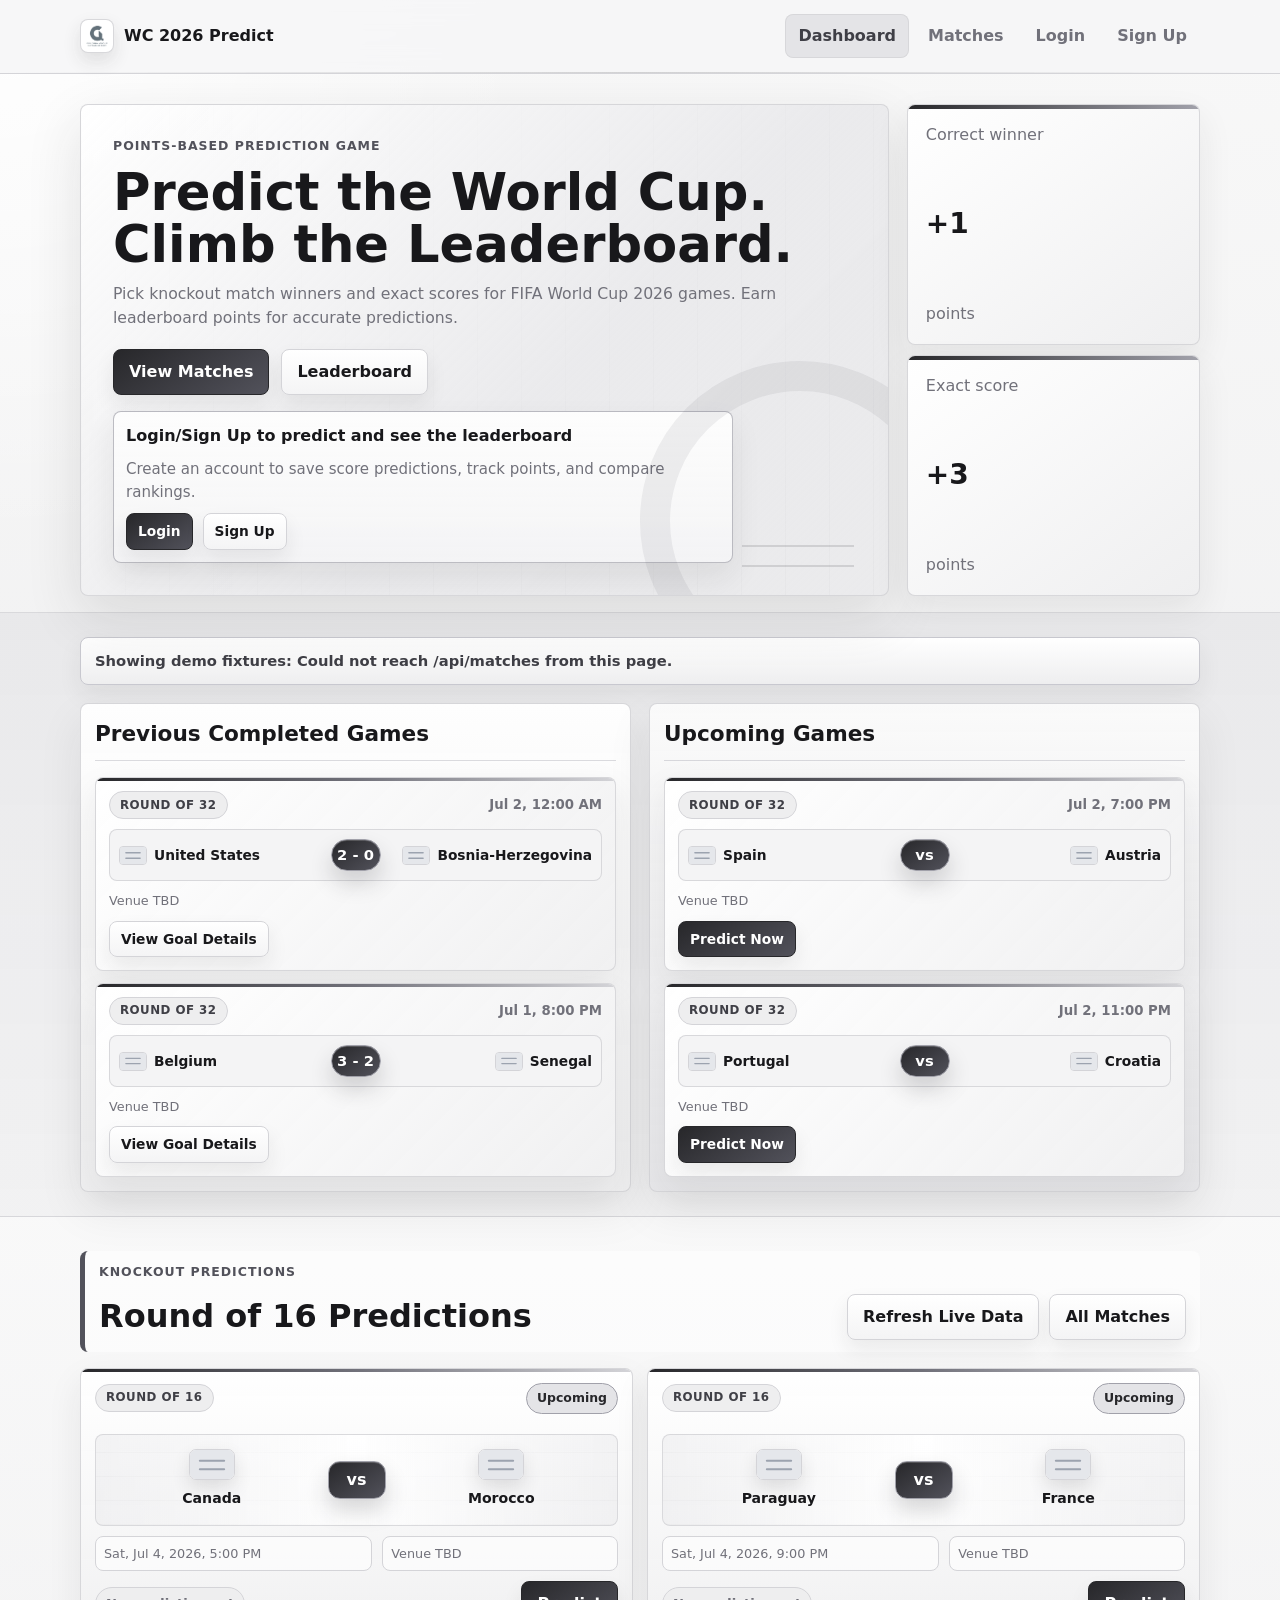
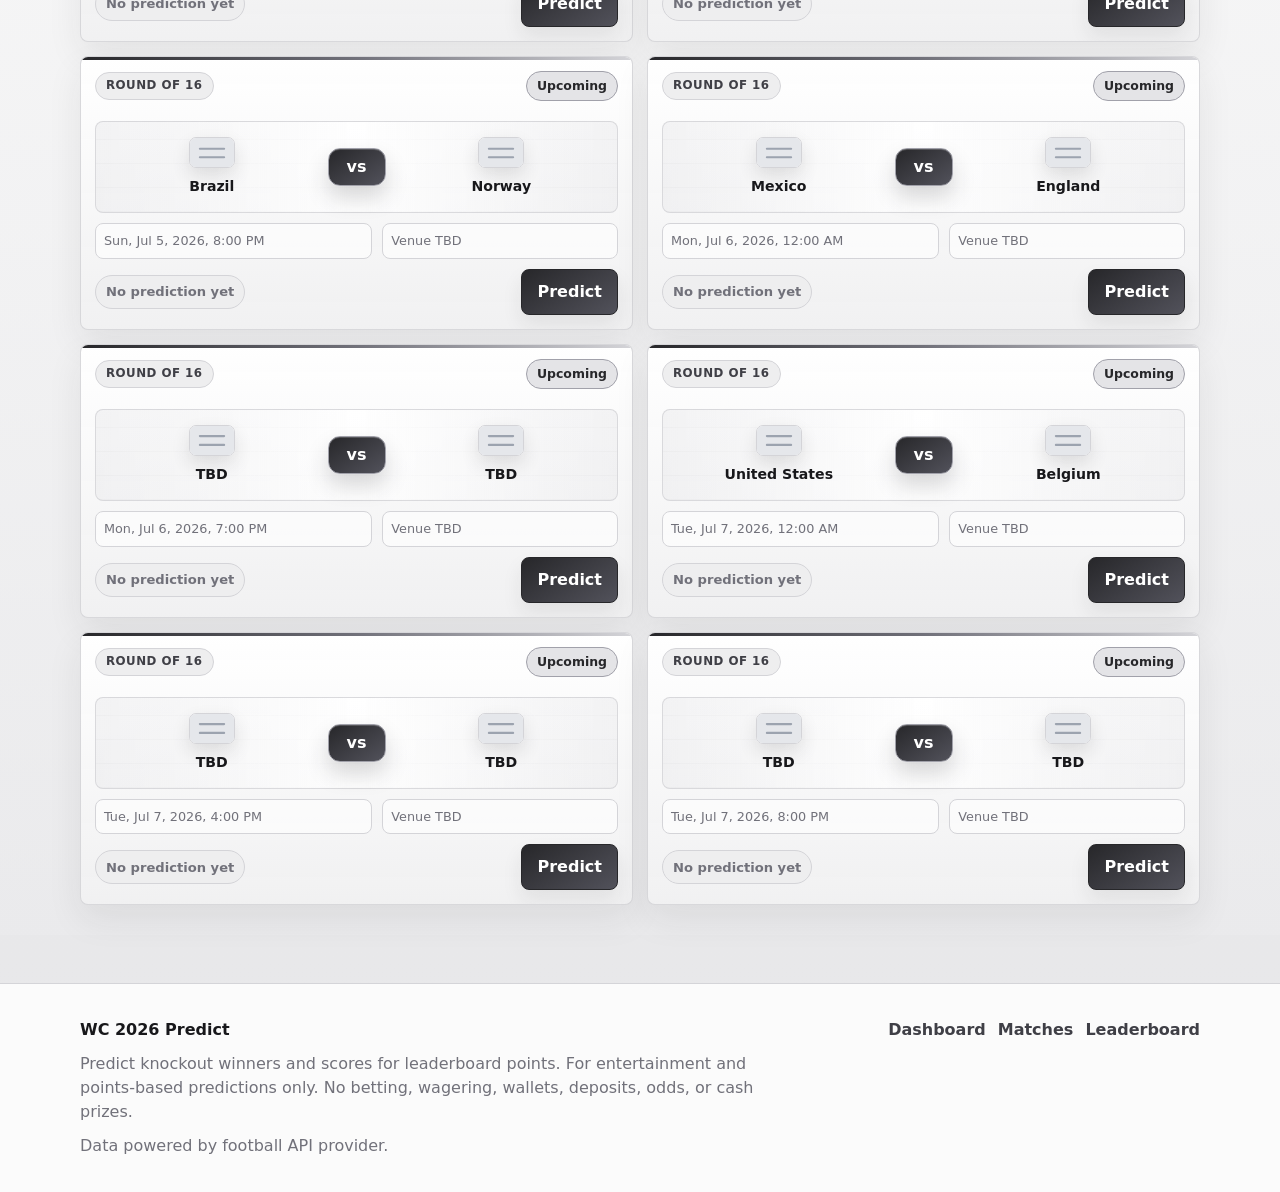
==== commit 4d4e987d: "user persistence" ====
--- a/public/index.html
+++ b/public/index.html
@@ -48,7 +48,7 @@
           <aside class="hero-stats" aria-label="Game summary">
             <div class="stat-card">
               <span>Correct winner</span>
-              <strong>+2</strong>
+              <strong>+1</strong>
               <span>points</span>
             </div>
             <div class="stat-card">
--- a/public/css/styles.css
+++ b/public/css/styles.css
@@ -1680,12 +1680,27 @@
 
   .nav-links {
     width: 100%;
-    overflow-x: auto;
+    display: flex;
+    flex-wrap: wrap;
+    overflow-x: visible;
     padding-bottom: 2px;
   }
 
-  .nav-links a {
+  .nav-links a,
+  .nav-button {
     white-space: nowrap;
+    padding: 8px 10px;
+    font-size: 0.92rem;
+  }
+
+  .auth-nav {
+    flex-wrap: wrap;
+  }
+
+  .nav-user {
+    min-height: 34px;
+    padding: 5px 10px;
+    font-size: 0.84rem;
   }
 
   .hero {
@@ -1694,7 +1709,20 @@
 
   .hero-copy {
     min-height: auto;
-    padding: 28px;
+    padding: 22px;
+  }
+
+  .hero-copy h1 {
+    font-size: clamp(1.85rem, 10vw, 2.45rem);
+  }
+
+  .hero-stats {
+    grid-template-columns: repeat(2, minmax(0, 1fr));
+  }
+
+  .stat-card {
+    min-height: 94px;
+    padding: 14px;
   }
 
   .auth-page {
@@ -1714,6 +1742,10 @@
     grid-template-columns: 1fr;
   }
 
+  .stage-section .match-grid {
+    grid-template-columns: 1fr;
+  }
+
   .section-heading,
   .footer {
     align-items: start;
@@ -1731,6 +1763,70 @@
     justify-items: start;
   }
 
+  .match-card.detailed {
+    padding: 15px;
+  }
+
+  .match-card.detailed .matchup {
+    min-height: auto;
+    justify-items: stretch;
+  }
+
+  .match-card.detailed .matchup .team {
+    display: flex;
+    justify-content: flex-start;
+    width: 100%;
+  }
+
+  .match-card.detailed .matchup .score-pill {
+    justify-self: start;
+  }
+
+  .match-action-buttons {
+    align-items: stretch;
+  }
+
+  .match-action-buttons .btn,
+  .match-action-buttons .result-badge {
+    flex: 1 1 120px;
+  }
+
+  .filters {
+    display: grid;
+    grid-template-columns: 1fr;
+  }
+
+  .filters label,
+  .filters select,
+  .filters input {
+    width: 100%;
+  }
+
+  .table-wrap {
+    margin-inline: -4px;
+  }
+
+  .leaderboard-table {
+    min-width: 640px;
+    font-size: 0.86rem;
+  }
+
+  .leaderboard-table th,
+  .leaderboard-table td {
+    padding: 10px 11px;
+  }
+
+  .modal-backdrop {
+    align-items: end;
+    padding: 10px;
+  }
+
+  .modal {
+    width: 100%;
+    max-height: 88vh;
+    padding: 18px;
+  }
+
   .team:last-child {
     justify-self: start;
     text-align: left;
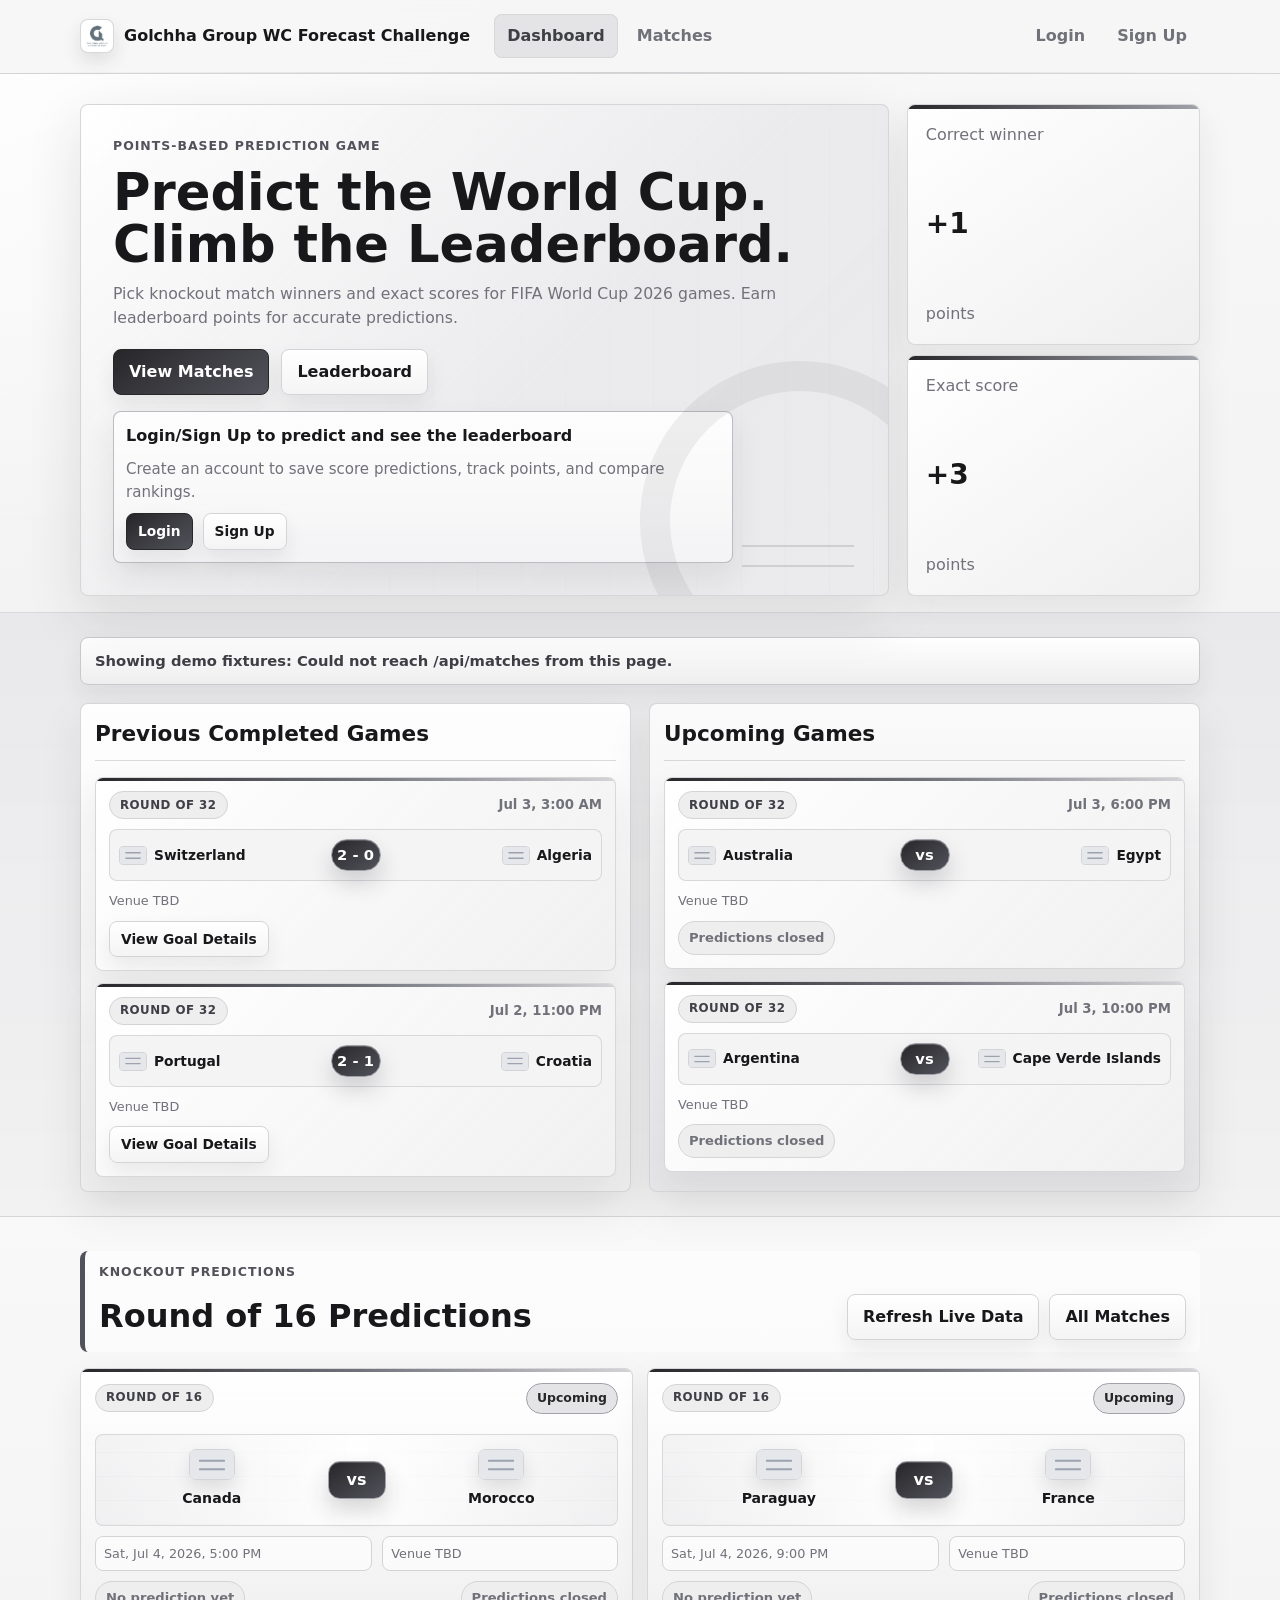
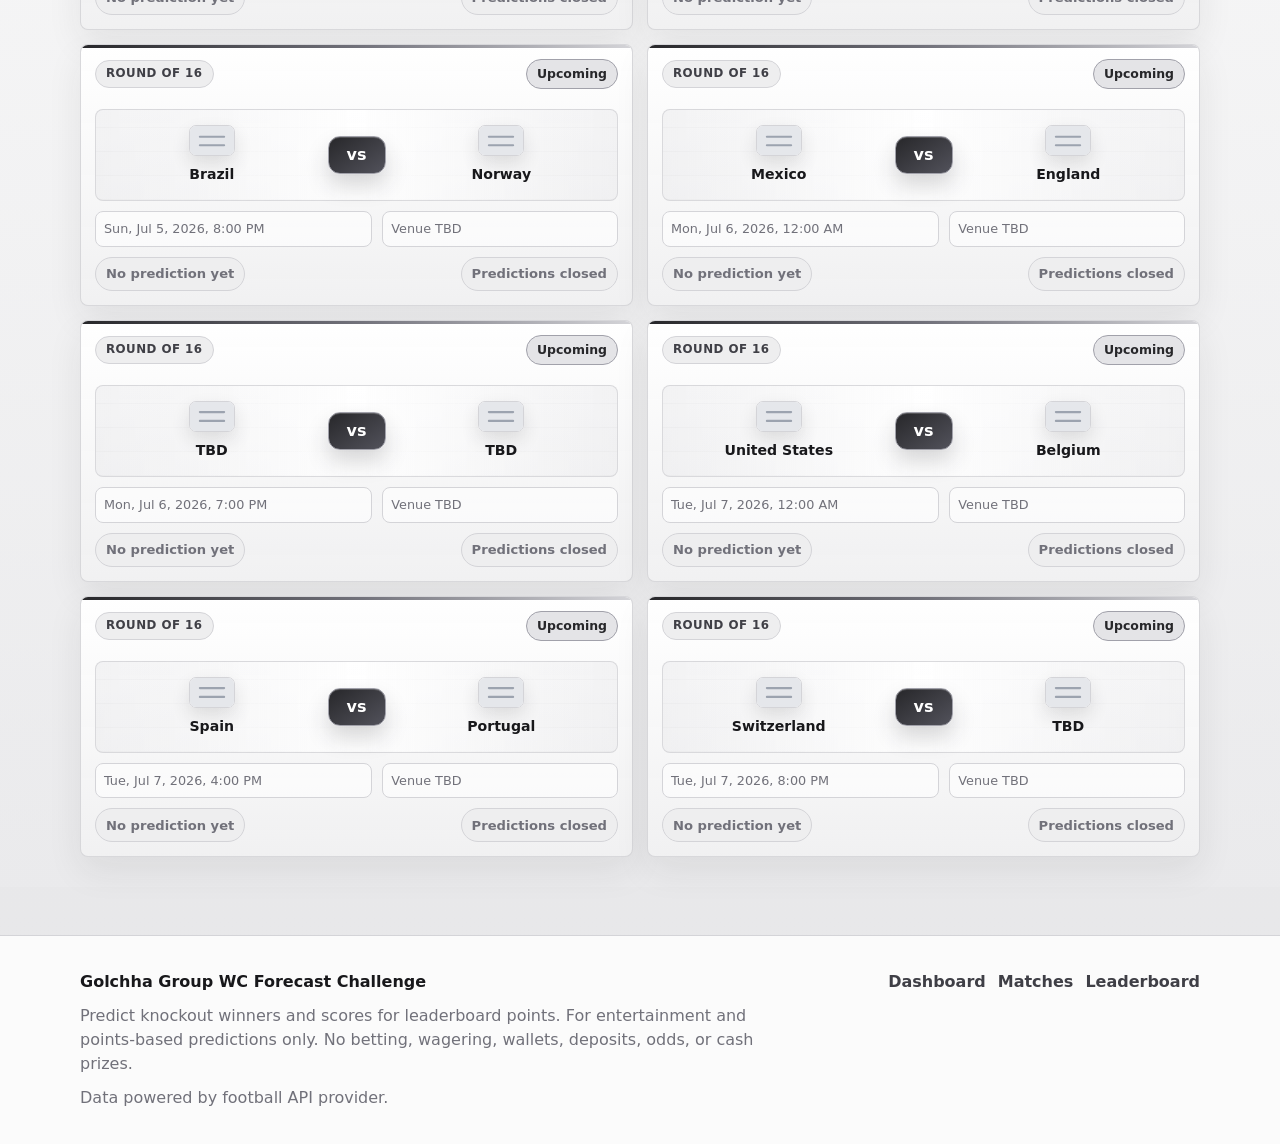
==== commit 7d239113: "ready to go live" ====
--- a/public/index.html
+++ b/public/index.html
@@ -4,16 +4,16 @@
     <meta charset="utf-8">
     <meta name="viewport" content="width=device-width, initial-scale=1">
     <meta name="description" content="Predict FIFA World Cup 2026 knockout winners and scores for points.">
-    <title>WC 2026 Predict | Dashboard</title>
+    <title>Golchha Group WC Forecast Challenge | Dashboard</title>
     <link rel="stylesheet" href="css/styles.css">
     <link rel="icon" href="assets/logo.png" type="image/png">
   </head>
   <body>
     <header class="site-header">
       <div class="container nav">
-        <a class="logo" href="index.html" aria-label="WC 2026 Predict dashboard">
+        <a class="logo" href="index.html" aria-label="Golchha Group WC Forecast Challenge dashboard">
           <img class="logo-mark" src="assets/logo.png" alt="" width="34" height="34">
-          <span>WC 2026 Predict</span>
+          <span>Golchha Group WC Forecast Challenge</span>
         </a>
         <nav class="nav-links" aria-label="Primary navigation">
           <a class="active" href="index.html">Dashboard</a>
@@ -100,7 +100,7 @@
     <footer class="site-footer">
       <div class="container footer">
         <div>
-          <strong>WC 2026 Predict</strong>
+          <strong>Golchha Group WC Forecast Challenge</strong>
           <p>Predict knockout winners and scores for leaderboard points. For entertainment and points-based predictions only. No betting, wagering, wallets, deposits, odds, or cash prizes.</p>
           <p>Data powered by football API provider.</p>
         </div>
--- a/public/css/styles.css
+++ b/public/css/styles.css
@@ -84,6 +84,17 @@
   border-bottom: 1px solid var(--border);
   background: rgba(246, 246, 247, 0.86);
   backdrop-filter: blur(12px);
+  transform: translateY(0);
+  transition: transform 180ms ease, box-shadow 180ms ease, background 180ms ease;
+  will-change: transform;
+}
+
+.site-header.header-hidden {
+  transform: translateY(calc(-100% - 2px));
+}
+
+.site-header.header-visible {
+  box-shadow: 0 12px 34px rgba(39, 39, 42, 0.1);
 }
 
 .nav {
@@ -98,8 +109,16 @@
   display: inline-flex;
   align-items: center;
   gap: 10px;
+  min-width: 0;
   font-weight: 800;
   letter-spacing: 0;
+}
+
+.logo span {
+  min-width: 0;
+  overflow: hidden;
+  text-overflow: ellipsis;
+  white-space: nowrap;
 }
 
 .logo-mark {
@@ -116,6 +135,9 @@
 .nav-links {
   display: flex;
   align-items: center;
+  justify-content: flex-end;
+  flex: 1;
+  min-width: 0;
   gap: 6px;
 }
 
@@ -138,10 +160,15 @@
 .auth-nav {
   display: inline-flex;
   align-items: center;
+  margin-left: auto;
+  min-width: 0;
   gap: 6px;
 }
 
 .nav-button {
+  display: inline-flex;
+  align-items: center;
+  justify-content: center;
   border: 0;
   background: transparent;
 }
@@ -149,6 +176,10 @@
 .nav-user {
   display: inline-flex;
   align-items: center;
+  max-width: 180px;
+  overflow: hidden;
+  text-overflow: ellipsis;
+  white-space: nowrap;
   min-height: 38px;
   border: 1px solid rgba(212, 212, 216, 0.86);
   border-radius: 999px;
@@ -1680,21 +1711,47 @@
 
   .nav-links {
     width: 100%;
-    display: flex;
-    flex-wrap: wrap;
+    display: grid;
+    grid-template-columns: repeat(2, minmax(0, 1fr));
     overflow-x: visible;
-    padding-bottom: 2px;
+    gap: 8px;
+    padding-bottom: 0;
   }
 
   .nav-links a,
   .nav-button {
+    display: inline-flex;
+    align-items: center;
+    justify-content: center;
+    min-width: 0;
+    overflow: hidden;
+    text-overflow: ellipsis;
+    width: 100%;
+    min-height: 38px;
     white-space: nowrap;
     padding: 8px 10px;
     font-size: 0.92rem;
   }
 
   .auth-nav {
-    flex-wrap: wrap;
+    display: grid;
+    grid-template-columns: minmax(0, 1fr) auto;
+    align-items: center;
+    grid-column: 1 / -1;
+    width: 100%;
+    justify-content: flex-end;
+    margin-left: 0;
+    border-top: 1px solid rgba(212, 212, 216, 0.8);
+    padding-top: 8px;
+  }
+
+  .auth-nav a {
+    min-width: 0;
+  }
+
+  .auth-nav .nav-user {
+    justify-self: end;
+    max-width: 100%;
   }
 
   .nav-user {
@@ -1850,3 +1907,25 @@
     grid-template-columns: 1fr;
   }
 }
+
+@media (max-width: 420px) {
+  .nav-links {
+    grid-template-columns: 1fr;
+  }
+
+  .auth-nav {
+    grid-template-columns: 1fr 1fr;
+    justify-content: stretch;
+  }
+
+  .auth-nav .nav-user {
+    grid-column: 1 / -1;
+    justify-self: stretch;
+    justify-content: center;
+    max-width: 100%;
+  }
+
+  .auth-nav .nav-button {
+    width: 100%;
+  }
+}
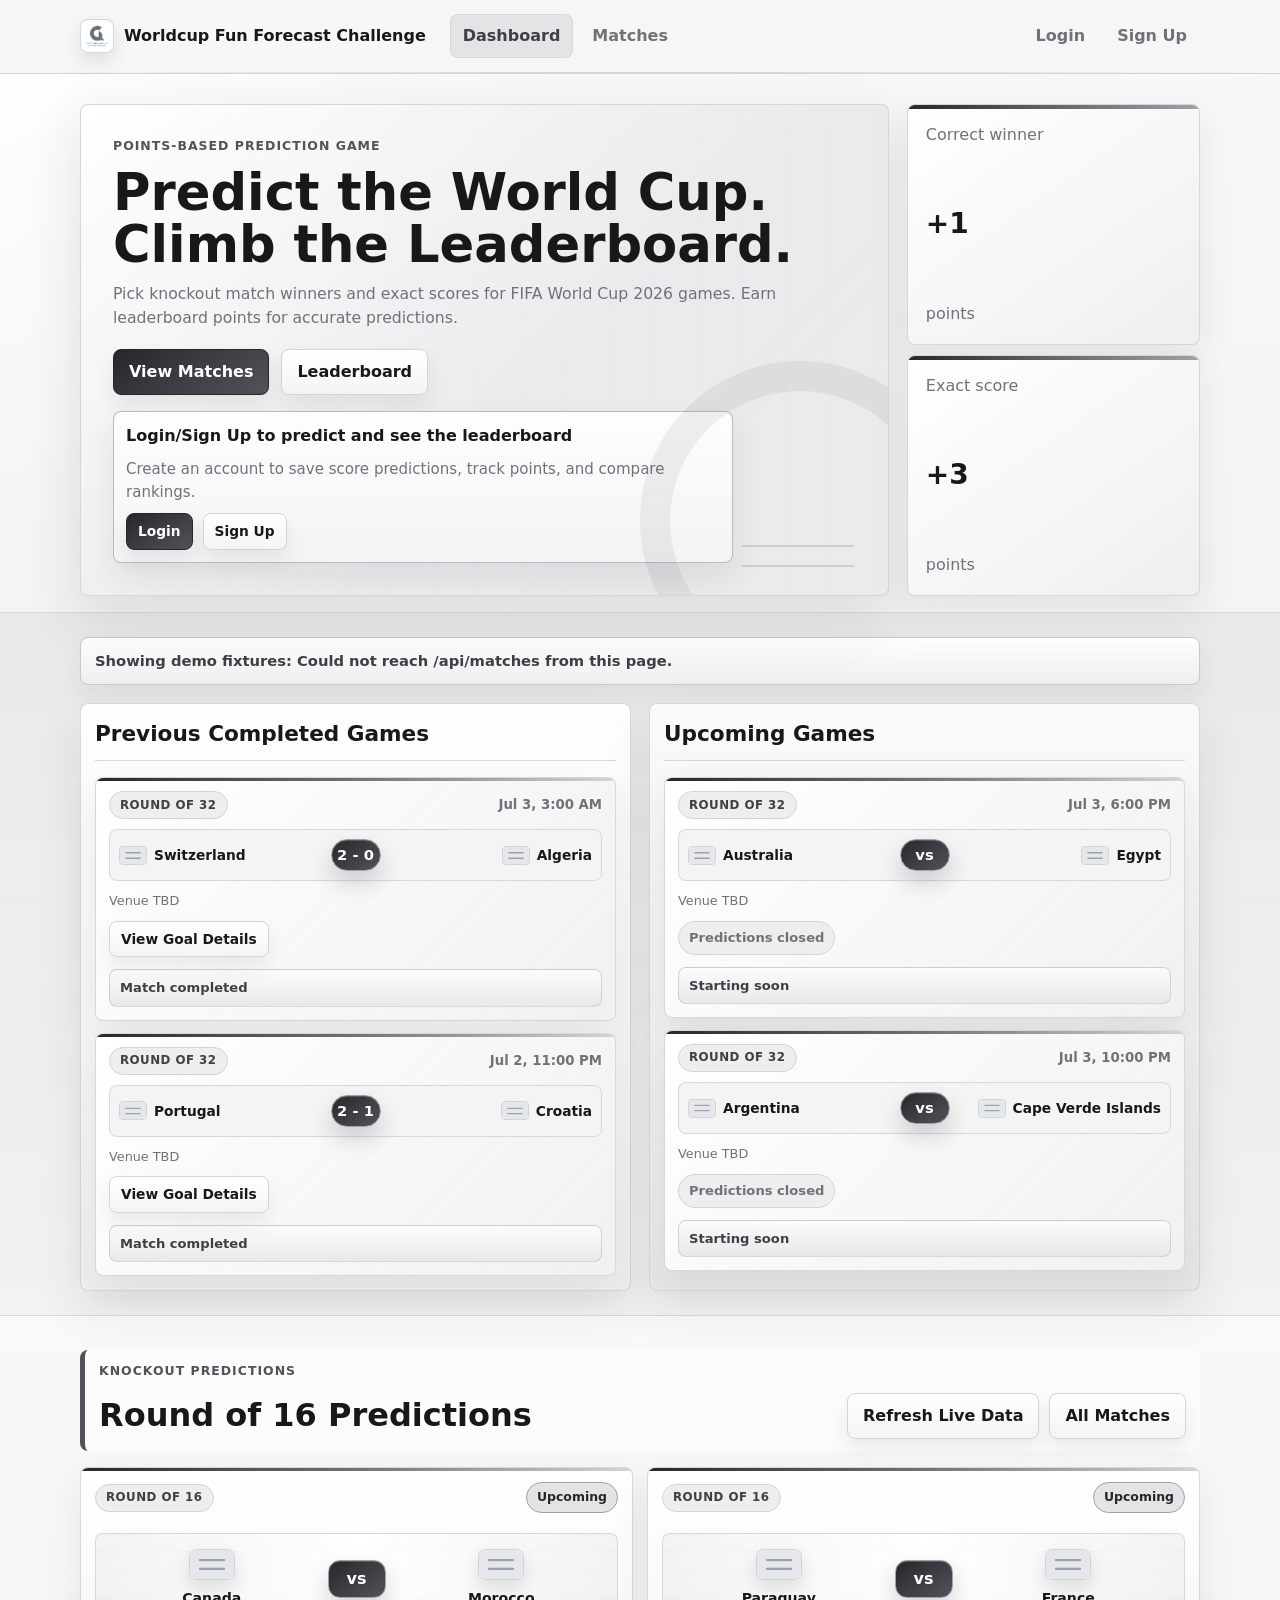
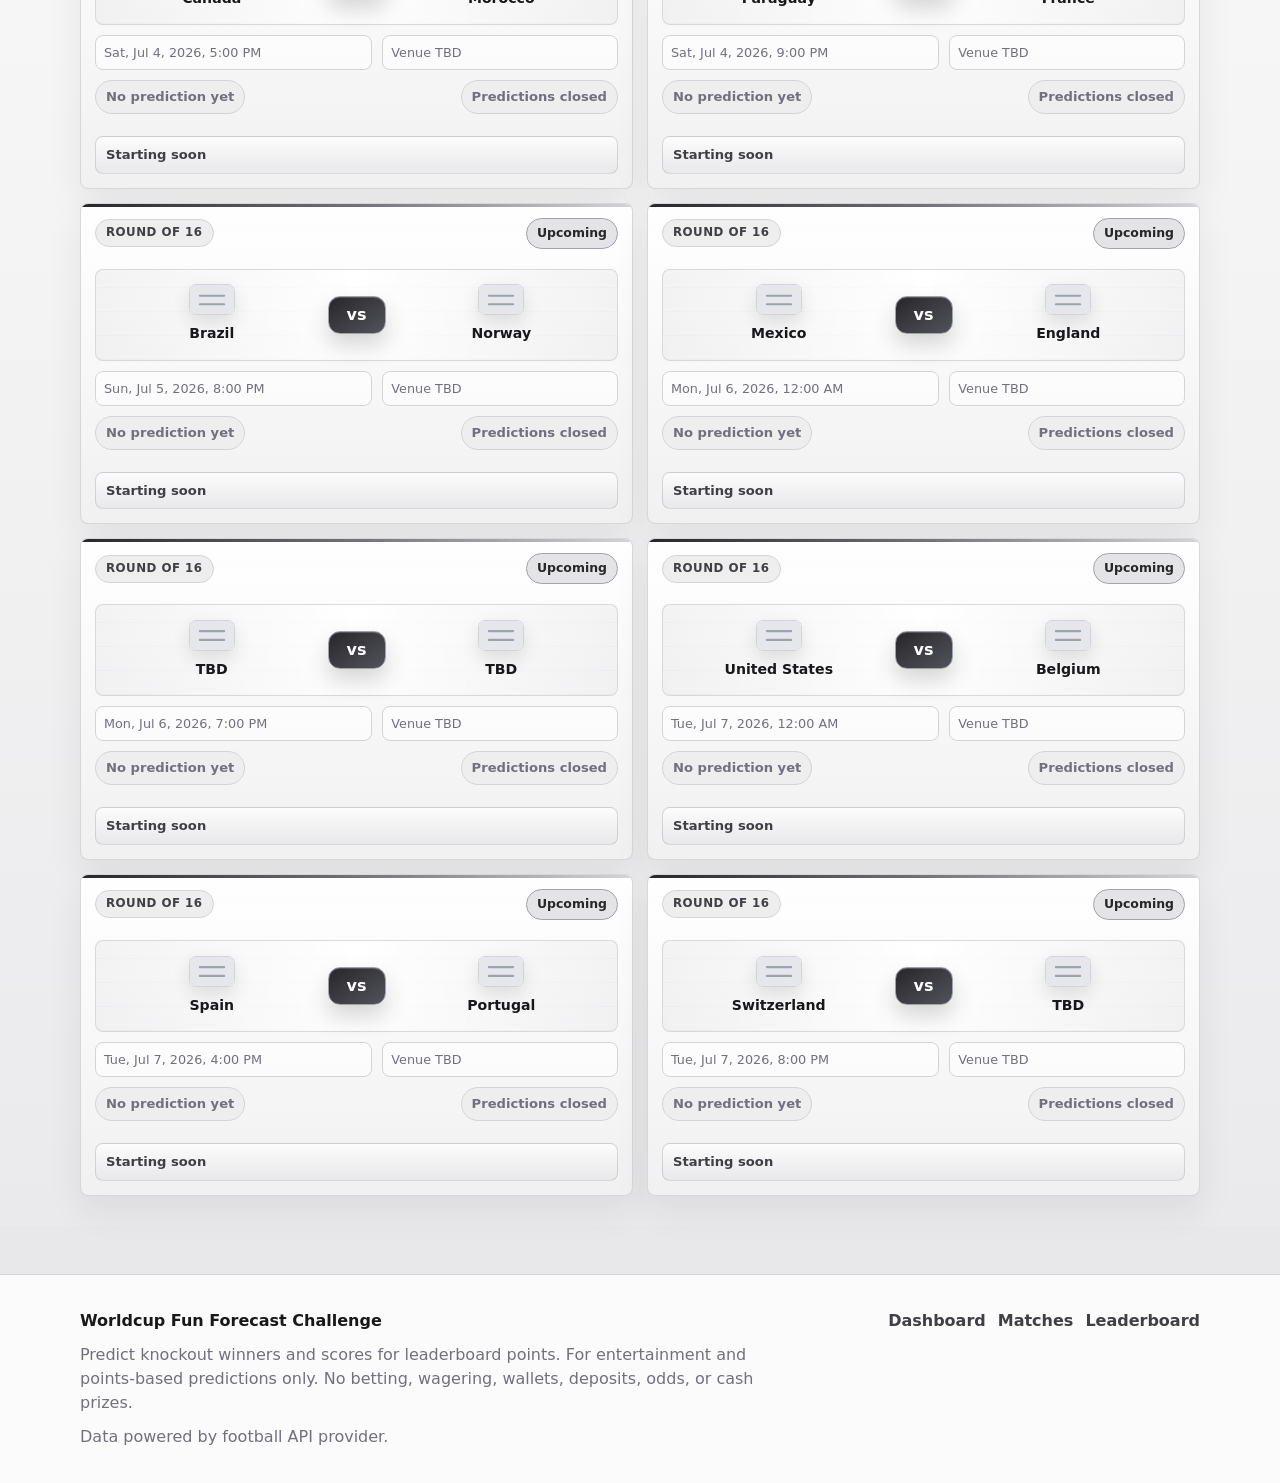
==== commit 90764608: "faster and robust" ====
--- a/public/index.html
+++ b/public/index.html
@@ -4,16 +4,16 @@
     <meta charset="utf-8">
     <meta name="viewport" content="width=device-width, initial-scale=1">
     <meta name="description" content="Predict FIFA World Cup 2026 knockout winners and scores for points.">
-    <title>Golchha Group WC Forecast Challenge | Dashboard</title>
+    <title>Worldcup Fun Forecast Challenge | Dashboard</title>
     <link rel="stylesheet" href="css/styles.css">
     <link rel="icon" href="assets/logo.png" type="image/png">
   </head>
   <body>
     <header class="site-header">
       <div class="container nav">
-        <a class="logo" href="index.html" aria-label="Golchha Group WC Forecast Challenge dashboard">
+        <a class="logo" href="index.html" aria-label="Worldcup Fun Forecast Challenge dashboard">
           <img class="logo-mark" src="assets/logo.png" alt="" width="34" height="34">
-          <span>Golchha Group WC Forecast Challenge</span>
+          <span>Worldcup Fun Forecast Challenge</span>
         </a>
         <nav class="nav-links" aria-label="Primary navigation">
           <a class="active" href="index.html">Dashboard</a>
@@ -100,7 +100,7 @@
     <footer class="site-footer">
       <div class="container footer">
         <div>
-          <strong>Golchha Group WC Forecast Challenge</strong>
+          <strong>Worldcup Fun Forecast Challenge</strong>
           <p>Predict knockout winners and scores for leaderboard points. For entertainment and points-based predictions only. No betting, wagering, wallets, deposits, odds, or cash prizes.</p>
           <p>Data powered by football API provider.</p>
         </div>
--- a/public/css/styles.css
+++ b/public/css/styles.css
@@ -165,12 +165,118 @@
   gap: 6px;
 }
 
+.notification-menu {
+  position: relative;
+  display: inline-flex;
+  align-items: center;
+}
+
+.notification-button {
+  gap: 6px;
+}
+
+.notification-count {
+  display: inline-flex;
+  align-items: center;
+  justify-content: center;
+  min-width: 22px;
+  height: 22px;
+  border-radius: 999px;
+  background: #27272a;
+  color: #ffffff;
+  padding: 0 6px;
+  font-size: 0.72rem;
+  font-weight: 850;
+}
+
+.notification-panel {
+  position: absolute;
+  top: calc(100% + 10px);
+  right: 0;
+  z-index: 50;
+  width: min(360px, calc(100vw - 32px));
+  max-height: 430px;
+  overflow: auto;
+  border: 1px solid rgba(161, 161, 170, 0.55);
+  border-radius: var(--radius);
+  background: rgba(251, 251, 251, 0.98);
+  box-shadow: 0 24px 60px rgba(39, 39, 42, 0.18);
+  padding: 8px;
+}
+
+.notification-panel[hidden] {
+  display: none;
+}
+
+.notification-list {
+  display: grid;
+  gap: 8px;
+}
+
+.notification-item,
+.notification-empty {
+  border: 1px solid var(--border);
+  border-radius: var(--radius);
+  background: linear-gradient(180deg, #ffffff, #f4f4f5);
+  padding: 10px;
+}
+
+.notification-item strong,
+.notification-item p,
+.notification-item span,
+.notification-item time {
+  display: block;
+}
+
+.notification-item p,
+.notification-item span,
+.notification-item time,
+.notification-empty {
+  color: var(--muted);
+  font-size: 0.84rem;
+}
+
+.notification-item p {
+  margin: 2px 0;
+}
+
+.notification-item time {
+  margin-top: 5px;
+  font-size: 0.76rem;
+}
+
 .nav-button {
   display: inline-flex;
   align-items: center;
   justify-content: center;
   border: 0;
   background: transparent;
+}
+
+.nav-menu-toggle {
+  display: none;
+  width: 42px;
+  height: 42px;
+  flex: 0 0 auto;
+  border: 1px solid rgba(212, 212, 216, 0.9);
+  border-radius: var(--radius);
+  background:
+    linear-gradient(180deg, rgba(255, 255, 255, 0.94), rgba(232, 232, 234, 0.9)),
+    var(--surface);
+  box-shadow: 0 10px 24px rgba(39, 39, 42, 0.08);
+  padding: 9px;
+}
+
+.nav-menu-toggle span {
+  display: block;
+  width: 100%;
+  height: 2px;
+  border-radius: 999px;
+  background: #3f3f46;
+}
+
+.nav-menu-toggle span + span {
+  margin-top: 6px;
 }
 
 .nav-user {
@@ -414,6 +520,44 @@
   gap: 18px;
 }
 
+.performance-grid {
+  display: grid;
+  grid-template-columns: repeat(4, minmax(0, 1fr));
+  gap: 12px;
+}
+
+.performance-card {
+  min-width: 0;
+  border: 1px solid rgba(212, 212, 216, 0.9);
+  border-radius: var(--radius);
+  background:
+    linear-gradient(145deg, #ffffff, #eeeeef),
+    var(--surface);
+  box-shadow: 0 14px 35px rgba(39, 39, 42, 0.08);
+  padding: 16px;
+}
+
+.performance-card span {
+  display: block;
+  color: var(--muted);
+  font-size: 0.78rem;
+  font-weight: 800;
+  text-transform: uppercase;
+}
+
+.performance-card strong {
+  display: block;
+  margin-top: 6px;
+  font-size: 1.75rem;
+  line-height: 1;
+}
+
+.performance-card p {
+  margin: 8px 0 0;
+  color: var(--muted);
+  font-size: 0.84rem;
+}
+
 .summary-column {
   min-width: 0;
   border: 1px solid rgba(212, 212, 216, 0.9);
@@ -1123,6 +1267,19 @@
   font-size: 0.86rem;
 }
 
+.countdown-strip {
+  margin-top: 12px;
+  border: 1px solid rgba(161, 161, 170, 0.4);
+  border-radius: var(--radius);
+  background:
+    linear-gradient(180deg, rgba(255, 255, 255, 0.76), rgba(228, 228, 231, 0.72)),
+    var(--surface-soft);
+  color: #3f3f46;
+  padding: 8px 10px;
+  font-size: 0.82rem;
+  font-weight: 800;
+}
+
 .prediction-status {
   display: inline-flex;
   align-items: center;
@@ -1692,6 +1849,7 @@
 
   .top10-grid,
   .scoring-grid,
+  .performance-grid,
   .admin-form-grid {
     grid-template-columns: repeat(2, minmax(0, 1fr));
   }
@@ -1703,19 +1861,65 @@
   }
 
   .nav {
-    align-items: flex-start;
-    flex-direction: column;
-    gap: 12px;
+    display: grid;
+    grid-template-columns: minmax(0, 1fr) auto;
+    align-items: center;
+    gap: 10px;
     padding: 14px 0;
+    min-height: 68px;
+  }
+
+  .logo {
+    max-width: 100%;
+    font-size: 0.96rem;
+  }
+
+  .logo-mark {
+    width: 32px;
+    height: 32px;
+  }
+
+  .nav-menu-toggle {
+    display: grid;
+    align-content: center;
   }
 
   .nav-links {
+    grid-column: 1 / -1;
     width: 100%;
-    display: grid;
+    display: none;
     grid-template-columns: repeat(2, minmax(0, 1fr));
     overflow-x: visible;
     gap: 8px;
-    padding-bottom: 0;
+    border: 1px solid rgba(212, 212, 216, 0.86);
+    border-radius: var(--radius);
+    background:
+      linear-gradient(180deg, rgba(255, 255, 255, 0.95), rgba(238, 238, 239, 0.94)),
+      var(--surface);
+    box-shadow: 0 18px 42px rgba(39, 39, 42, 0.12);
+    margin-top: 2px;
+    padding: 10px;
+    padding-bottom: 10px;
+  }
+
+  .site-header.nav-open .nav-links {
+    display: grid;
+  }
+
+  .site-header.nav-open .nav-menu-toggle span:nth-child(1) {
+    transform: translateY(8px) rotate(45deg);
+  }
+
+  .site-header.nav-open .nav-menu-toggle span:nth-child(2) {
+    opacity: 0;
+  }
+
+  .site-header.nav-open .nav-menu-toggle span:nth-child(3) {
+    transform: translateY(-8px) rotate(-45deg);
+  }
+
+  .nav-menu-toggle span {
+    transition: transform 160ms ease, opacity 160ms ease;
   }
 
   .nav-links a,
@@ -1735,14 +1939,15 @@
 
   .auth-nav {
     display: grid;
-    grid-template-columns: minmax(0, 1fr) auto;
+    grid-template-columns: repeat(2, minmax(0, 1fr));
     align-items: center;
     grid-column: 1 / -1;
     width: 100%;
-    justify-content: flex-end;
+    justify-content: stretch;
     margin-left: 0;
     border-top: 1px solid rgba(212, 212, 216, 0.8);
     padding-top: 8px;
+    gap: 8px;
   }
 
   .auth-nav a {
@@ -1750,8 +1955,29 @@
   }
 
   .auth-nav .nav-user {
+    grid-column: 1 / -1;
     justify-self: end;
+    justify-content: center;
     max-width: 100%;
+    width: 100%;
+  }
+
+  .notification-menu {
+    grid-column: 1 / -1;
+    min-width: 0;
+    width: 100%;
+  }
+
+  .notification-panel {
+    left: 0;
+    right: auto;
+    width: 100%;
+    max-height: min(420px, 70vh);
+  }
+
+  .notification-button {
+    width: 100%;
+    justify-content: center;
   }
 
   .nav-user {
@@ -1769,6 +1995,17 @@
     padding: 22px;
   }
 
+  .hero-actions,
+  .action-row {
+    width: 100%;
+  }
+
+  .hero-actions .btn,
+  .action-row .btn,
+  .action-row button {
+    flex: 1 1 160px;
+  }
+
   .hero-copy h1 {
     font-size: clamp(1.85rem, 10vw, 2.45rem);
   }
@@ -1795,6 +2032,7 @@
   .match-grid,
   .top10-grid,
   .scoring-grid,
+  .performance-grid,
   .admin-form-grid {
     grid-template-columns: 1fr;
   }
@@ -1859,6 +2097,14 @@
     width: 100%;
   }
 
+  .performance-card {
+    padding: 14px;
+  }
+
+  .performance-card strong {
+    font-size: 1.45rem;
+  }
+
   .table-wrap {
     margin-inline: -4px;
   }
@@ -1914,7 +2160,7 @@
   }
 
   .auth-nav {
-    grid-template-columns: 1fr 1fr;
+    grid-template-columns: 1fr;
     justify-content: stretch;
   }
 
@@ -1928,4 +2174,24 @@
   .auth-nav .nav-button {
     width: 100%;
   }
-}
+
+  .notification-menu {
+    grid-column: 1 / -1;
+    width: 100%;
+  }
+
+  .notification-button {
+    width: 100%;
+  }
+
+  .notification-panel {
+    left: 0;
+    right: auto;
+    width: 100%;
+    max-height: 62vh;
+  }
+
+  .logo {
+    font-size: 0.9rem;
+  }
+}
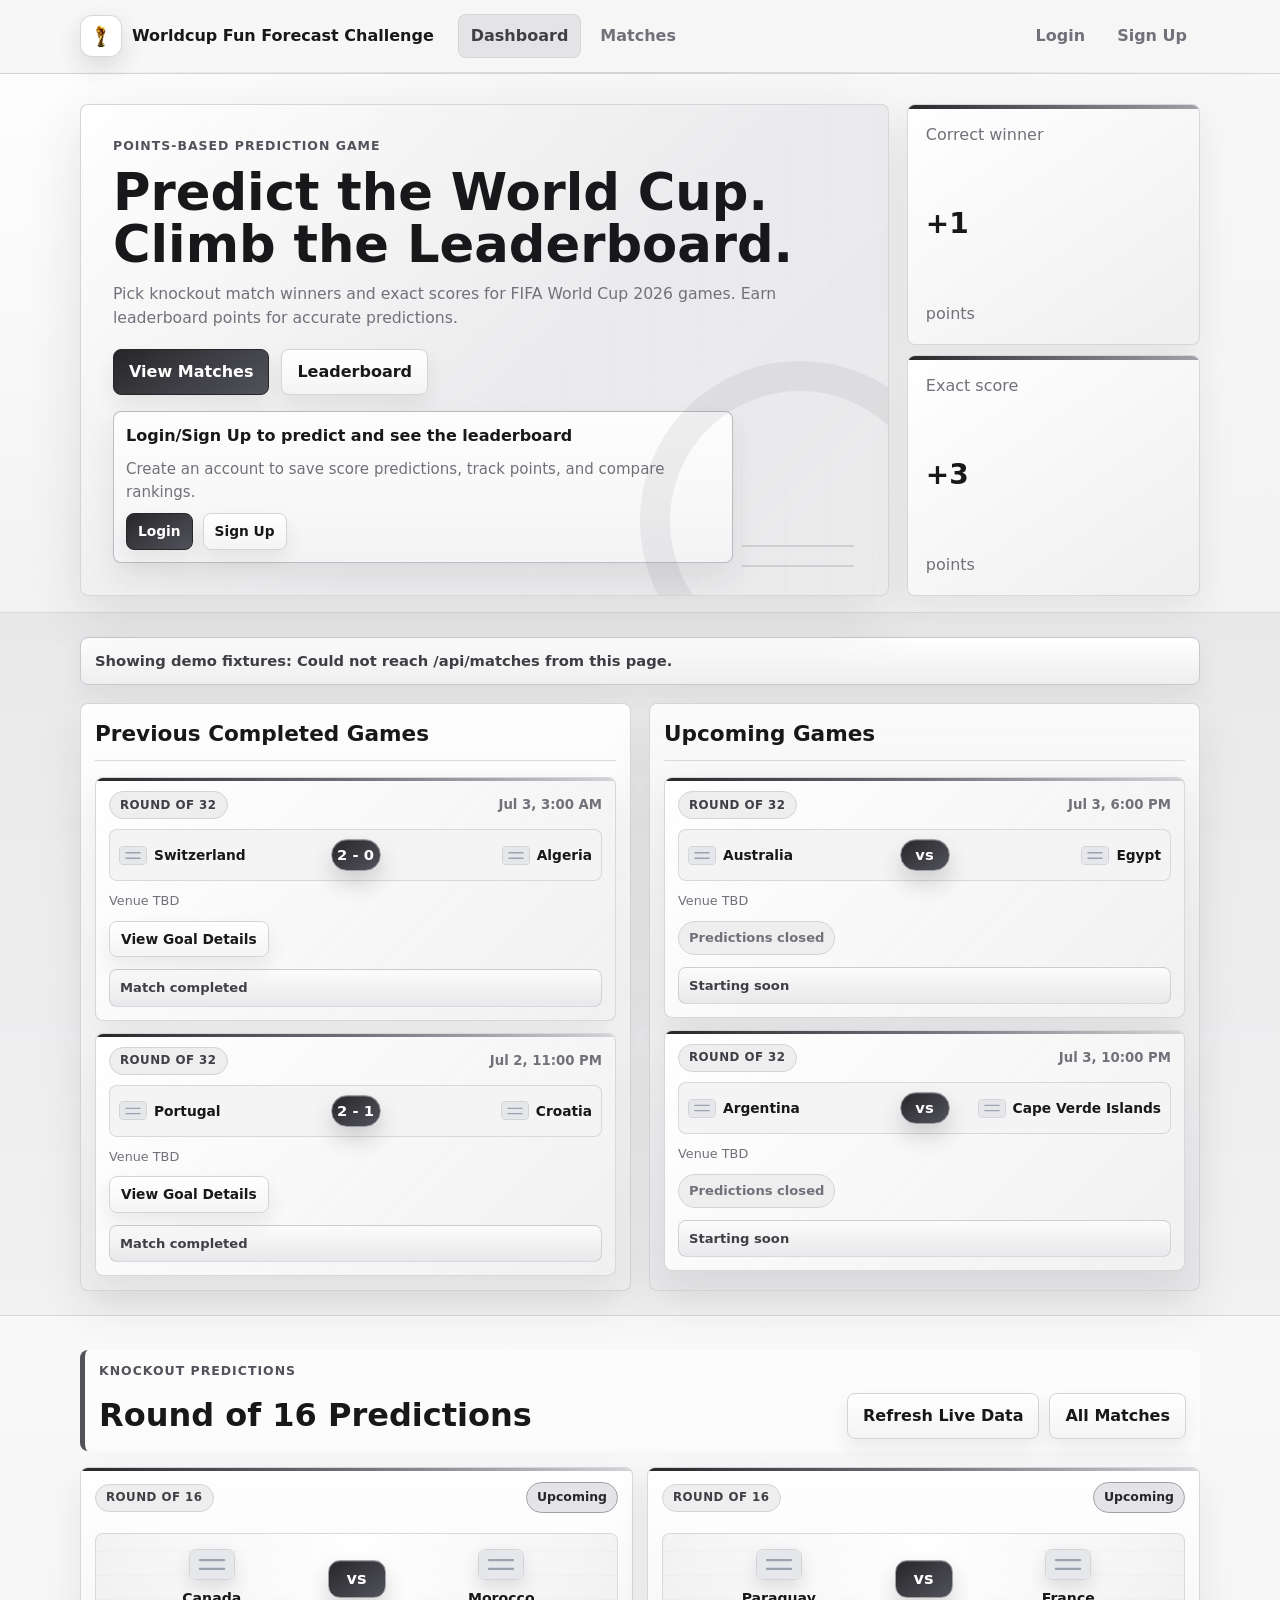
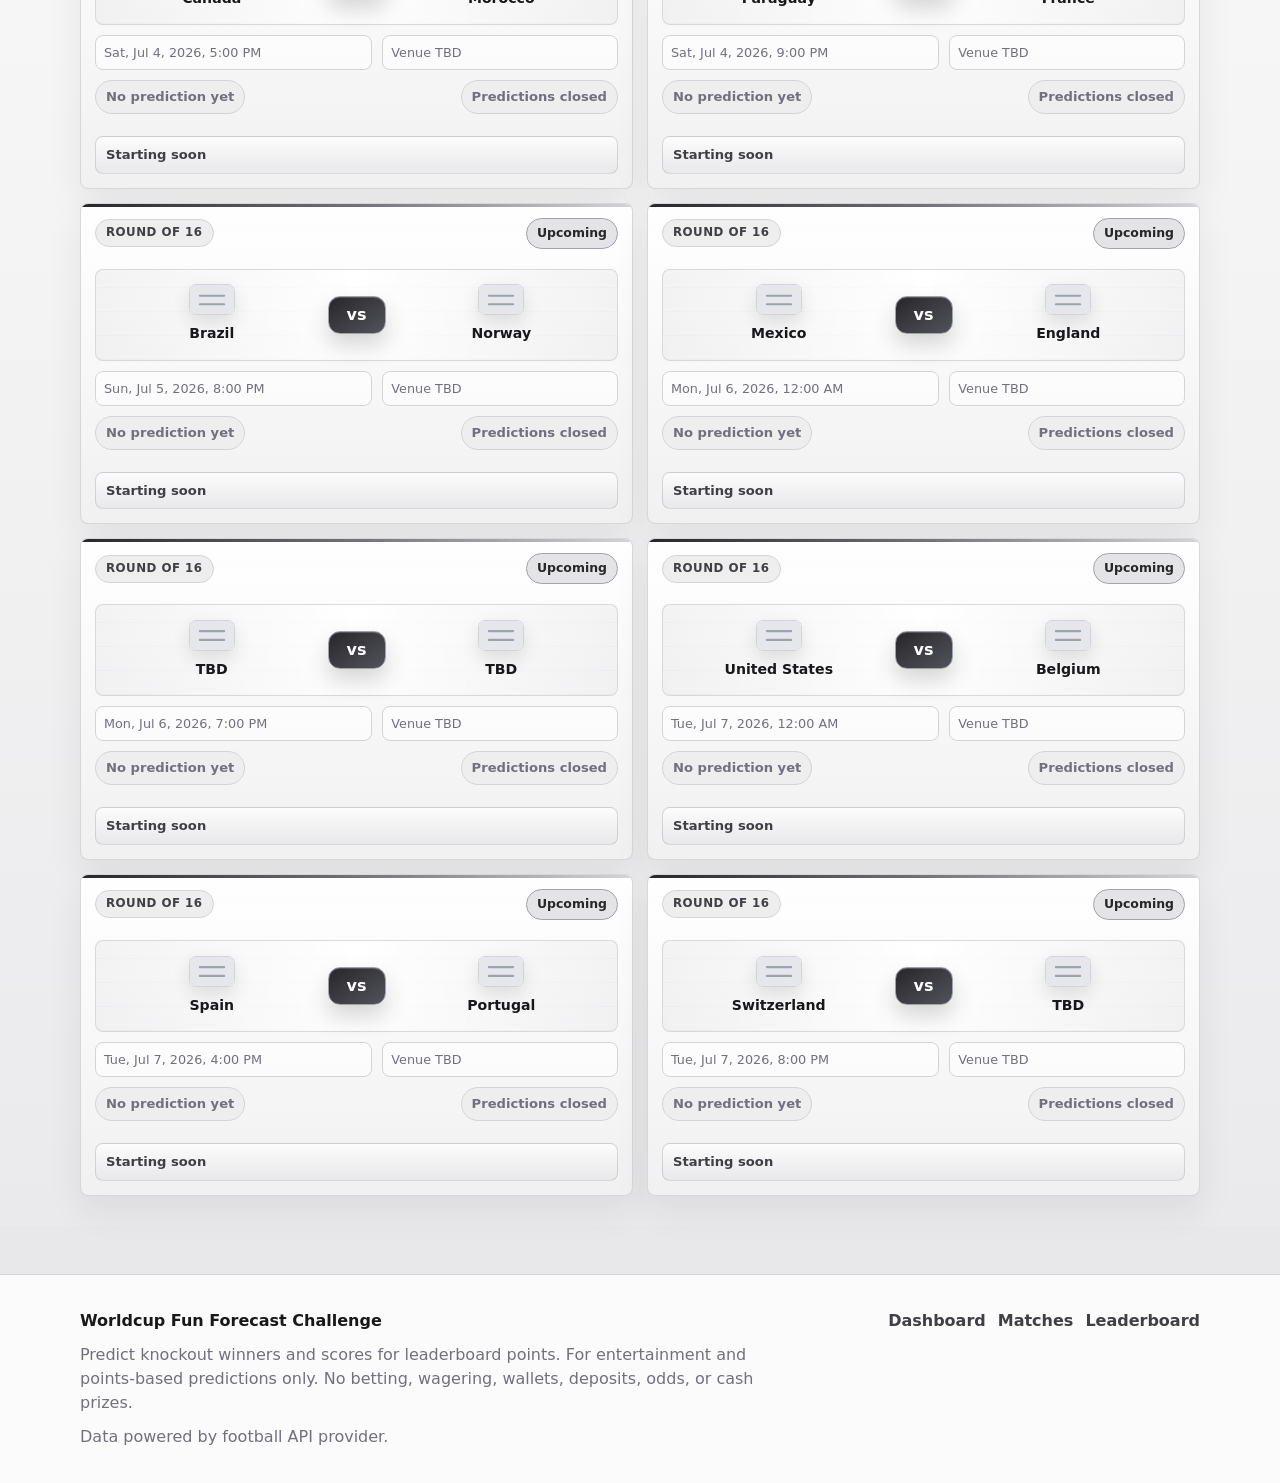
==== commit 6c048a11: "datatable and user fix" ====
--- a/public/index.html
+++ b/public/index.html
@@ -6,13 +6,13 @@
     <meta name="description" content="Predict FIFA World Cup 2026 knockout winners and scores for points.">
     <title>Worldcup Fun Forecast Challenge | Dashboard</title>
     <link rel="stylesheet" href="css/styles.css">
-    <link rel="icon" href="assets/logo.png" type="image/png">
+    <link rel="icon" href="assets/new logo.png" type="image/png">
   </head>
   <body>
     <header class="site-header">
       <div class="container nav">
         <a class="logo" href="index.html" aria-label="Worldcup Fun Forecast Challenge dashboard">
-          <img class="logo-mark" src="assets/logo.png" alt="" width="34" height="34">
+          <img class="logo-mark" src="assets/new logo.png" alt="" width="42" height="42">
           <span>Worldcup Fun Forecast Challenge</span>
         </a>
         <nav class="nav-links" aria-label="Primary navigation">
--- a/public/css/styles.css
+++ b/public/css/styles.css
@@ -122,14 +122,15 @@
 }
 
 .logo-mark {
-  width: 34px;
-  height: 34px;
+  width: 42px;
+  height: 42px;
   flex: 0 0 auto;
-  border-radius: var(--radius);
+  border-radius: 12px;
   border: 1px solid rgba(212, 212, 216, 0.9);
   background: #ffffff;
-  box-shadow: 0 8px 18px rgba(39, 39, 42, 0.12);
-  object-fit: cover;
+  box-shadow: 0 10px 24px rgba(39, 39, 42, 0.14);
+  object-fit: contain;
+  padding: 4px;
 }
 
 .nav-links {
@@ -845,6 +846,7 @@
   flex-wrap: wrap;
   gap: 12px;
   margin: 18px 0;
+  align-items: center;
 }
 
 .leader-tools input,
@@ -853,11 +855,25 @@
   border: 1px solid var(--border);
   border-radius: var(--radius);
   background: var(--surface);
-  padding: 9px 11px;
+  padding: 10px 12px;
+  color: var(--text);
+  box-shadow: inset 0 1px 0 rgba(255, 255, 255, 0.82);
 }
 
 .leader-tools input {
-  min-width: min(100%, 320px);
+  flex: 1 1 280px;
+  min-width: min(100%, 280px);
+}
+
+.leader-tools select {
+  flex: 0 1 230px;
+}
+
+.leader-tools input:focus,
+.leader-tools select:focus {
+  border-color: #a1a1aa;
+  box-shadow: 0 0 0 4px rgba(161, 161, 170, 0.22);
+  outline: 0;
 }
 
 .top10-grid {
@@ -906,33 +922,128 @@
 .table-wrap {
   overflow-x: auto;
   border: 1px solid var(--border);
-  border-radius: var(--radius);
-  background: var(--surface);
-  box-shadow: 0 10px 25px rgba(17, 24, 39, 0.05);
+  border-radius: 14px;
+  background:
+    linear-gradient(180deg, rgba(255, 255, 255, 0.96), rgba(244, 244, 245, 0.92)),
+    var(--surface);
+  box-shadow: 0 18px 42px rgba(39, 39, 42, 0.1);
 }
 
 .leaderboard-table {
   width: 100%;
   min-width: 720px;
-  border-collapse: collapse;
+  border-collapse: separate;
+  border-spacing: 0;
 }
 
 .leaderboard-table th,
 .leaderboard-table td {
   border-bottom: 1px solid var(--border);
-  padding: 14px 16px;
+  padding: 15px 16px;
   text-align: left;
+  vertical-align: middle;
 }
 
 .leaderboard-table th {
-  background: var(--surface-soft);
-  color: var(--muted);
+  position: sticky;
+  top: 0;
+  z-index: 1;
+  background:
+    linear-gradient(180deg, #eeeeef, #e4e4e7),
+    var(--surface-soft);
+  color: #3f3f46;
   font-size: 0.82rem;
   text-transform: uppercase;
+  letter-spacing: 0.03em;
 }
 
 .leaderboard-table tr:last-child td {
   border-bottom: 0;
+}
+
+.leaderboard-table tbody tr {
+  transition: background 160ms ease, box-shadow 160ms ease;
+}
+
+.leaderboard-table tbody tr:nth-child(even) {
+  background: rgba(244, 244, 245, 0.58);
+}
+
+.leaderboard-table tbody tr:hover {
+  background: #ffffff;
+  box-shadow: inset 3px 0 0 #52525b;
+}
+
+.leaderboard-table small {
+  display: block;
+  margin-top: 3px;
+  color: var(--muted);
+  font-size: 0.78rem;
+}
+
+.table-user,
+.table-match {
+  display: inline-block;
+  color: var(--text);
+  font-weight: 800;
+}
+
+.rank-chip,
+.table-pill,
+.status-dot {
+  display: inline-flex;
+  align-items: center;
+  justify-content: center;
+  min-height: 30px;
+  border: 1px solid #d4d4d8;
+  border-radius: 999px;
+  background: #f4f4f5;
+  color: #3f3f46;
+  font-size: 0.86rem;
+  font-weight: 800;
+  padding: 5px 10px;
+  white-space: nowrap;
+}
+
+.rank-chip {
+  background: #27272a;
+  border-color: #27272a;
+  color: #ffffff;
+}
+
+.table-pill {
+  background: #ffffff;
+}
+
+.status-dot.is-good {
+  background: #e4e4e7;
+  border-color: #a1a1aa;
+  color: #18181b;
+}
+
+.status-dot.is-muted {
+  color: var(--muted);
+}
+
+.points-positive,
+.points-muted {
+  display: inline-flex;
+  align-items: center;
+  justify-content: center;
+  min-width: 38px;
+  min-height: 34px;
+  border-radius: 999px;
+  font-weight: 900;
+}
+
+.points-positive {
+  background: #27272a;
+  color: #ffffff;
+}
+
+.points-muted {
+  background: #f4f4f5;
+  color: var(--muted);
 }
 
 .scoring-grid {
@@ -1643,19 +1754,6 @@
 .rank-badge {
   background: #27272a;
   color: #ffffff;
-}
-
-.table-wrap {
-  background: linear-gradient(180deg, #ffffff, #f4f4f5);
-}
-
-.leaderboard-table th {
-  background: #e4e4e7;
-  color: #3f3f46;
-}
-
-.leaderboard-table tbody tr:hover {
-  background: #f4f4f5;
 }
 
 .info-card {
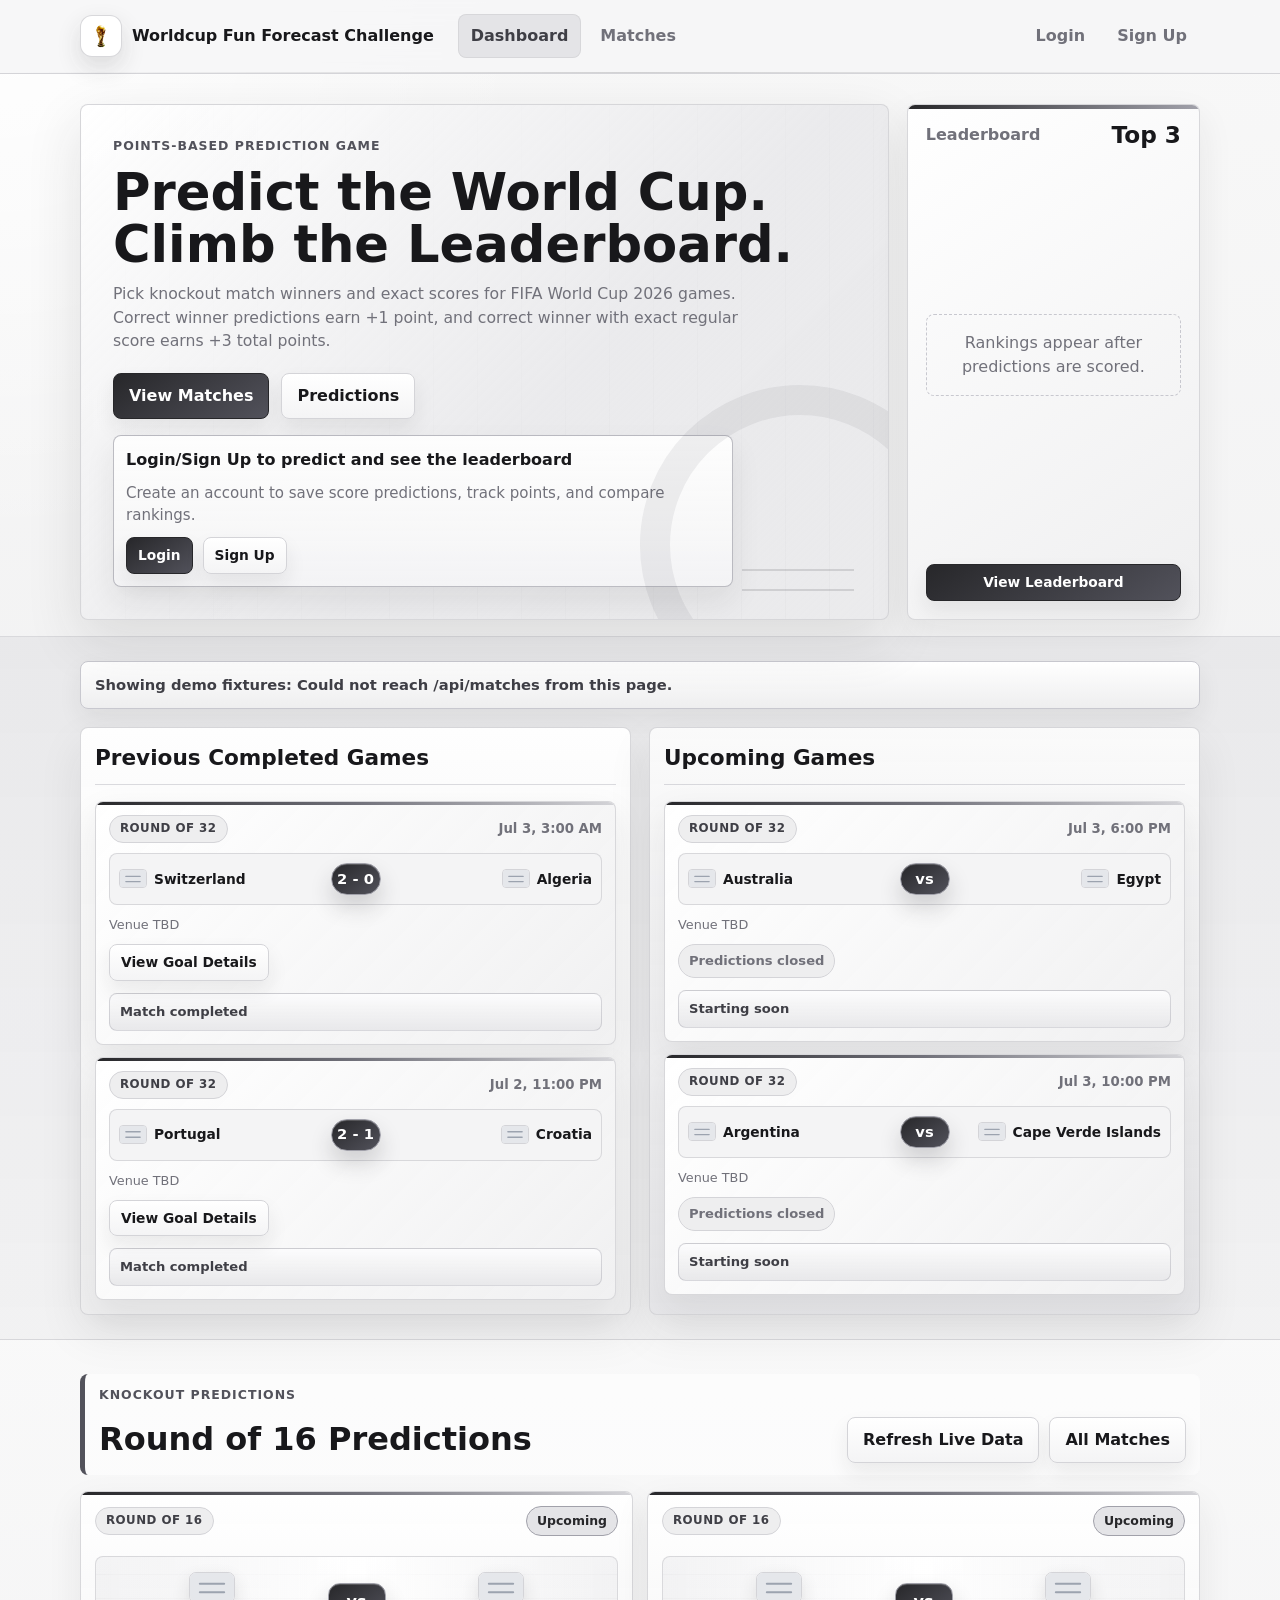
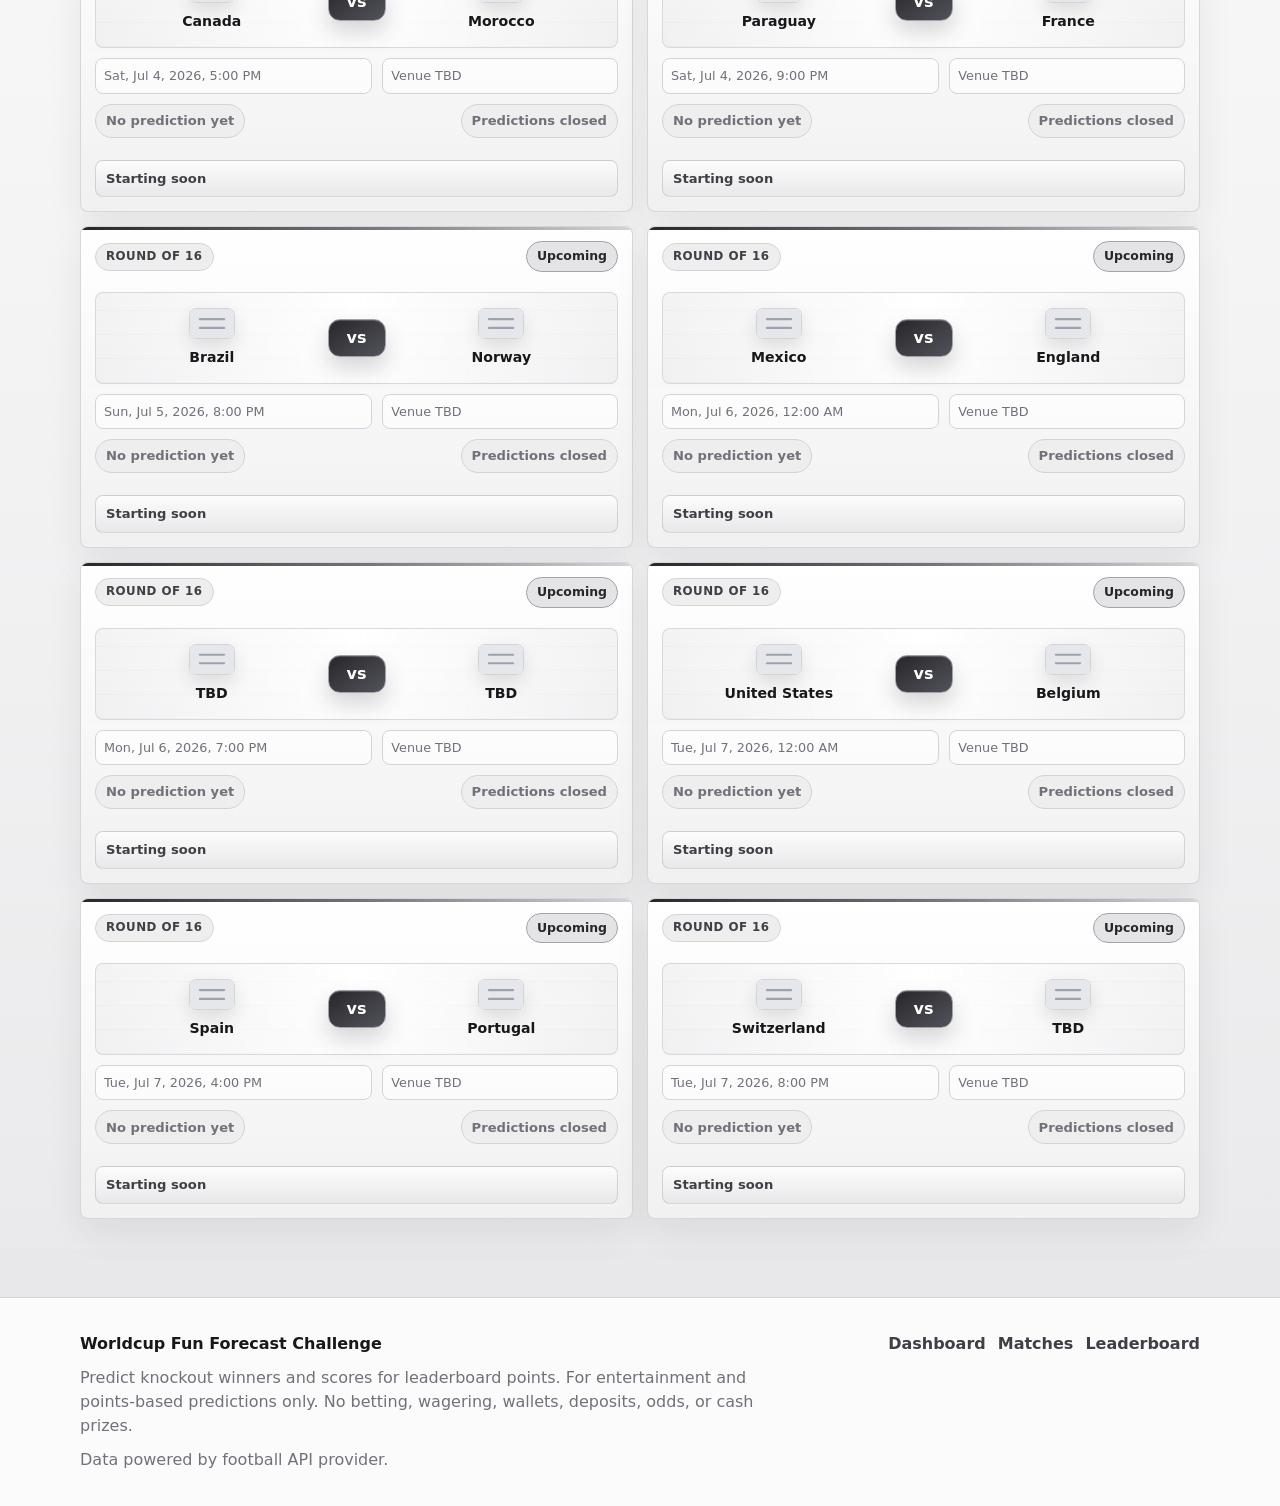
==== commit 00b801a7: "leaderboard at dashboard" ====
--- a/public/index.html
+++ b/public/index.html
@@ -31,10 +31,10 @@
           <div class="hero-copy">
             <p class="eyebrow">Points-based prediction game</p>
             <h1>Predict the World Cup. Climb the Leaderboard.</h1>
-            <p>Pick knockout match winners and exact scores for FIFA World Cup 2026 games. Earn leaderboard points for accurate predictions.</p>
+            <p>Pick knockout match winners and exact scores for FIFA World Cup 2026 games. Correct winner predictions earn +1 point, and correct winner with exact regular score earns +3 total points.</p>
             <div class="hero-actions">
               <a class="btn btn-primary" href="matches.html">View Matches</a>
-              <a class="btn btn-secondary" href="leaderboard.html">Leaderboard</a>
+              <a class="btn btn-secondary" href="points.html">Predictions</a>
             </div>
             <div class="auth-callout" data-auth-callout hidden>
               <strong>Login/Sign Up to predict and see the leaderboard</strong>
@@ -45,16 +45,16 @@
               </div>
             </div>
           </div>
-          <aside class="hero-stats" aria-label="Game summary">
-            <div class="stat-card">
-              <span>Correct winner</span>
-              <strong>+1</strong>
-              <span>points</span>
-            </div>
-            <div class="stat-card">
-              <span>Exact score</span>
-              <strong>+3</strong>
-              <span>points</span>
+          <aside class="hero-stats" aria-label="Leaderboard preview">
+            <div class="stat-card hero-leaderboard-card">
+              <div class="hero-card-heading">
+                <span>Leaderboard</span>
+                <strong>Top 3</strong>
+              </div>
+              <div class="hero-leaderboard-list" data-hero-leaderboard>
+                <div class="mini-loading">Loading rankings...</div>
+              </div>
+              <a class="btn btn-small btn-primary" href="leaderboard.html">View Leaderboard</a>
             </div>
           </aside>
         </div>
--- a/public/css/styles.css
+++ b/public/css/styles.css
@@ -1025,6 +1025,84 @@
   color: var(--muted);
 }
 
+.hero-leaderboard-card {
+  min-height: 100%;
+  gap: 16px;
+}
+
+.hero-card-heading {
+  display: flex;
+  align-items: start;
+  justify-content: space-between;
+  gap: 12px;
+}
+
+.hero-card-heading span {
+  color: var(--muted);
+  font-weight: 750;
+}
+
+.hero-card-heading strong {
+  color: var(--text);
+  font-size: 1.65rem;
+  line-height: 1;
+}
+
+.hero-leaderboard-list {
+  display: grid;
+  gap: 10px;
+}
+
+.hero-leader-row {
+  display: grid;
+  grid-template-columns: auto minmax(0, 1fr) auto;
+  gap: 10px;
+  align-items: center;
+  border: 1px solid rgba(212, 212, 216, 0.82);
+  border-radius: var(--radius);
+  background:
+    linear-gradient(180deg, rgba(255, 255, 255, 0.9), rgba(244, 244, 245, 0.78)),
+    var(--surface-soft);
+  padding: 10px;
+}
+
+.hero-leader-row strong,
+.hero-leader-row span {
+  display: block;
+}
+
+.hero-leader-row strong {
+  overflow: hidden;
+  color: var(--text);
+  font-size: 0.95rem;
+  text-overflow: ellipsis;
+  white-space: nowrap;
+}
+
+.hero-leader-row div span {
+  color: var(--muted);
+  font-size: 0.78rem;
+}
+
+.hero-leader-row b {
+  min-width: 38px;
+  border-radius: 999px;
+  background: #27272a;
+  color: #ffffff;
+  font-size: 0.92rem;
+  padding: 6px 8px;
+  text-align: center;
+}
+
+.mini-loading,
+.mini-empty {
+  border: 1px dashed #c8c8cf;
+  border-radius: var(--radius);
+  color: var(--muted);
+  padding: 16px;
+  text-align: center;
+}
+
 .points-positive,
 .points-muted {
   display: inline-flex;
@@ -1464,6 +1542,14 @@
 
 .stat-card strong {
   font-size: 1.75rem;
+}
+
+.hero-card-heading strong {
+  font-size: 1.45rem;
+}
+
+.hero-leaderboard-card {
+  min-height: 230px;
 }
 
 .dashboard-summary-section {
@@ -2109,12 +2195,16 @@
   }
 
   .hero-stats {
-    grid-template-columns: repeat(2, minmax(0, 1fr));
+    grid-template-columns: 1fr;
   }
 
   .stat-card {
     min-height: 94px;
     padding: 14px;
+  }
+
+  .hero-leaderboard-card {
+    min-height: auto;
   }
 
   .auth-page {
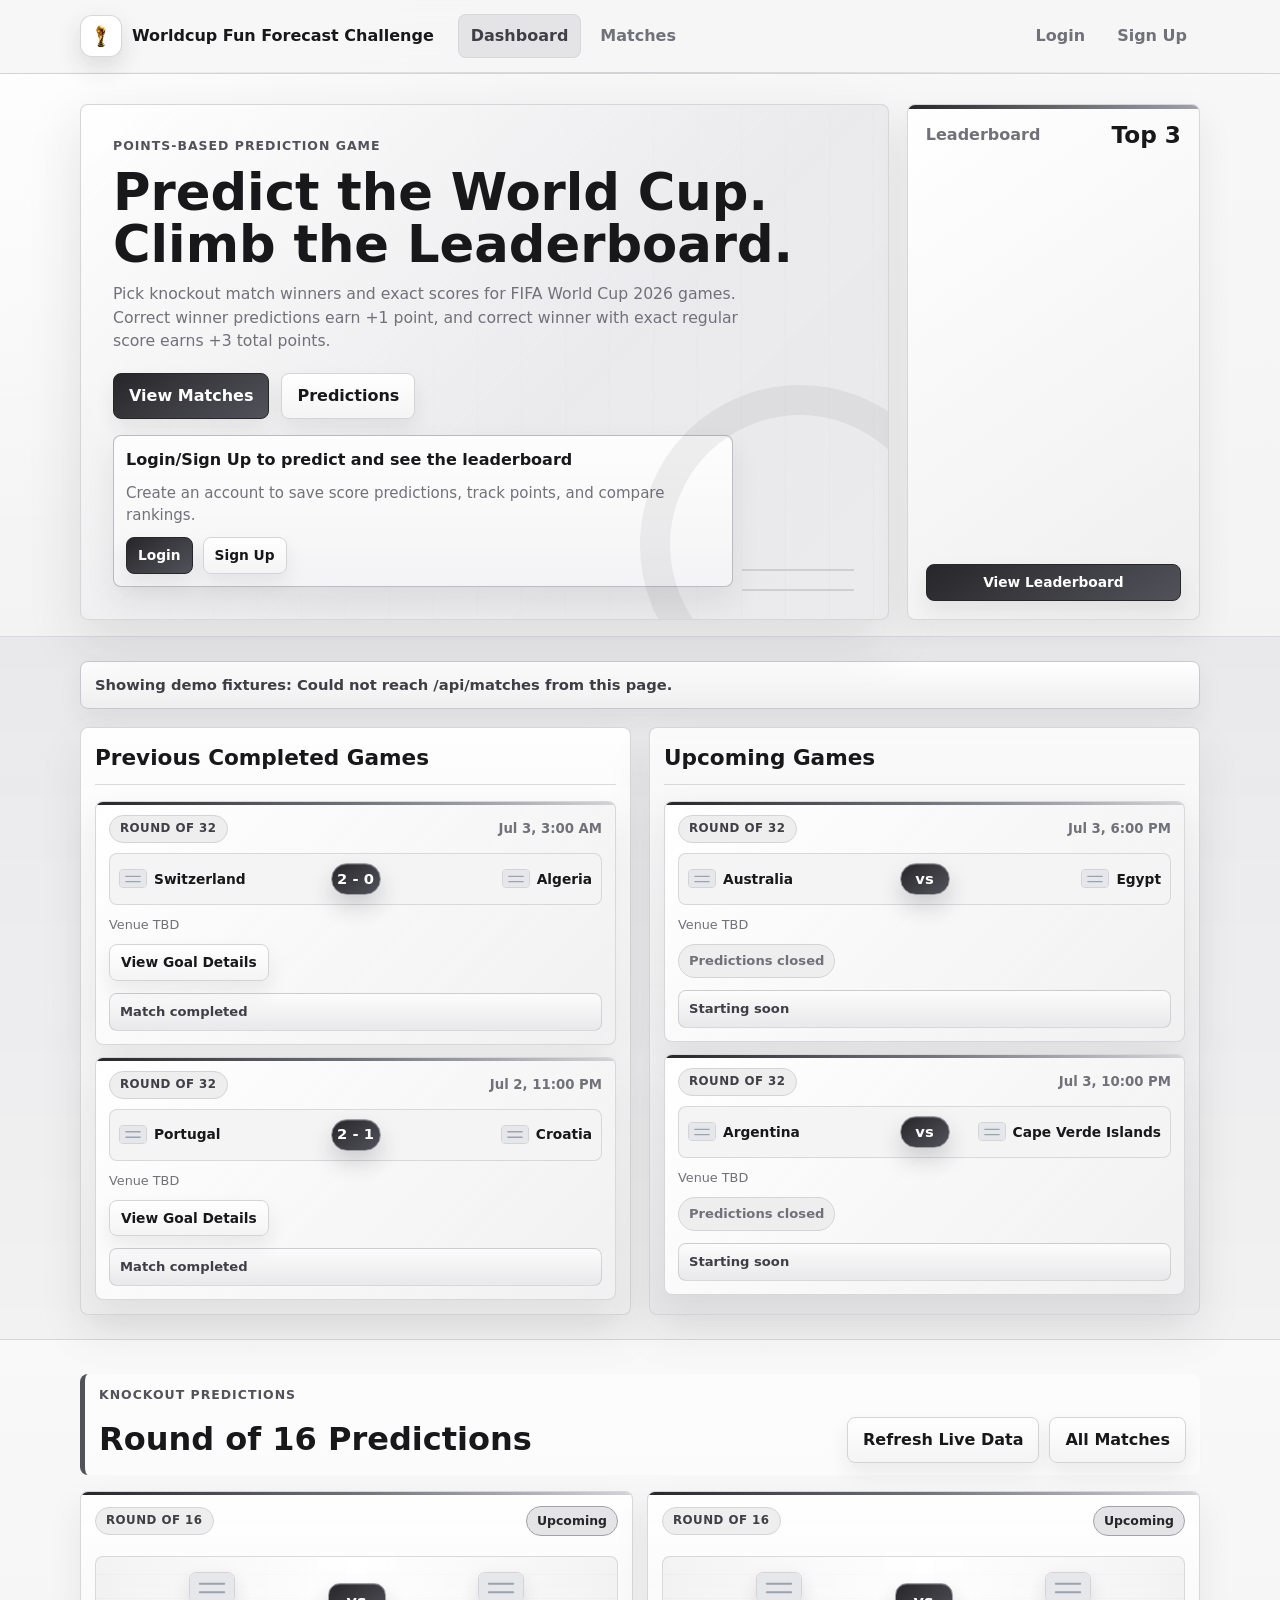
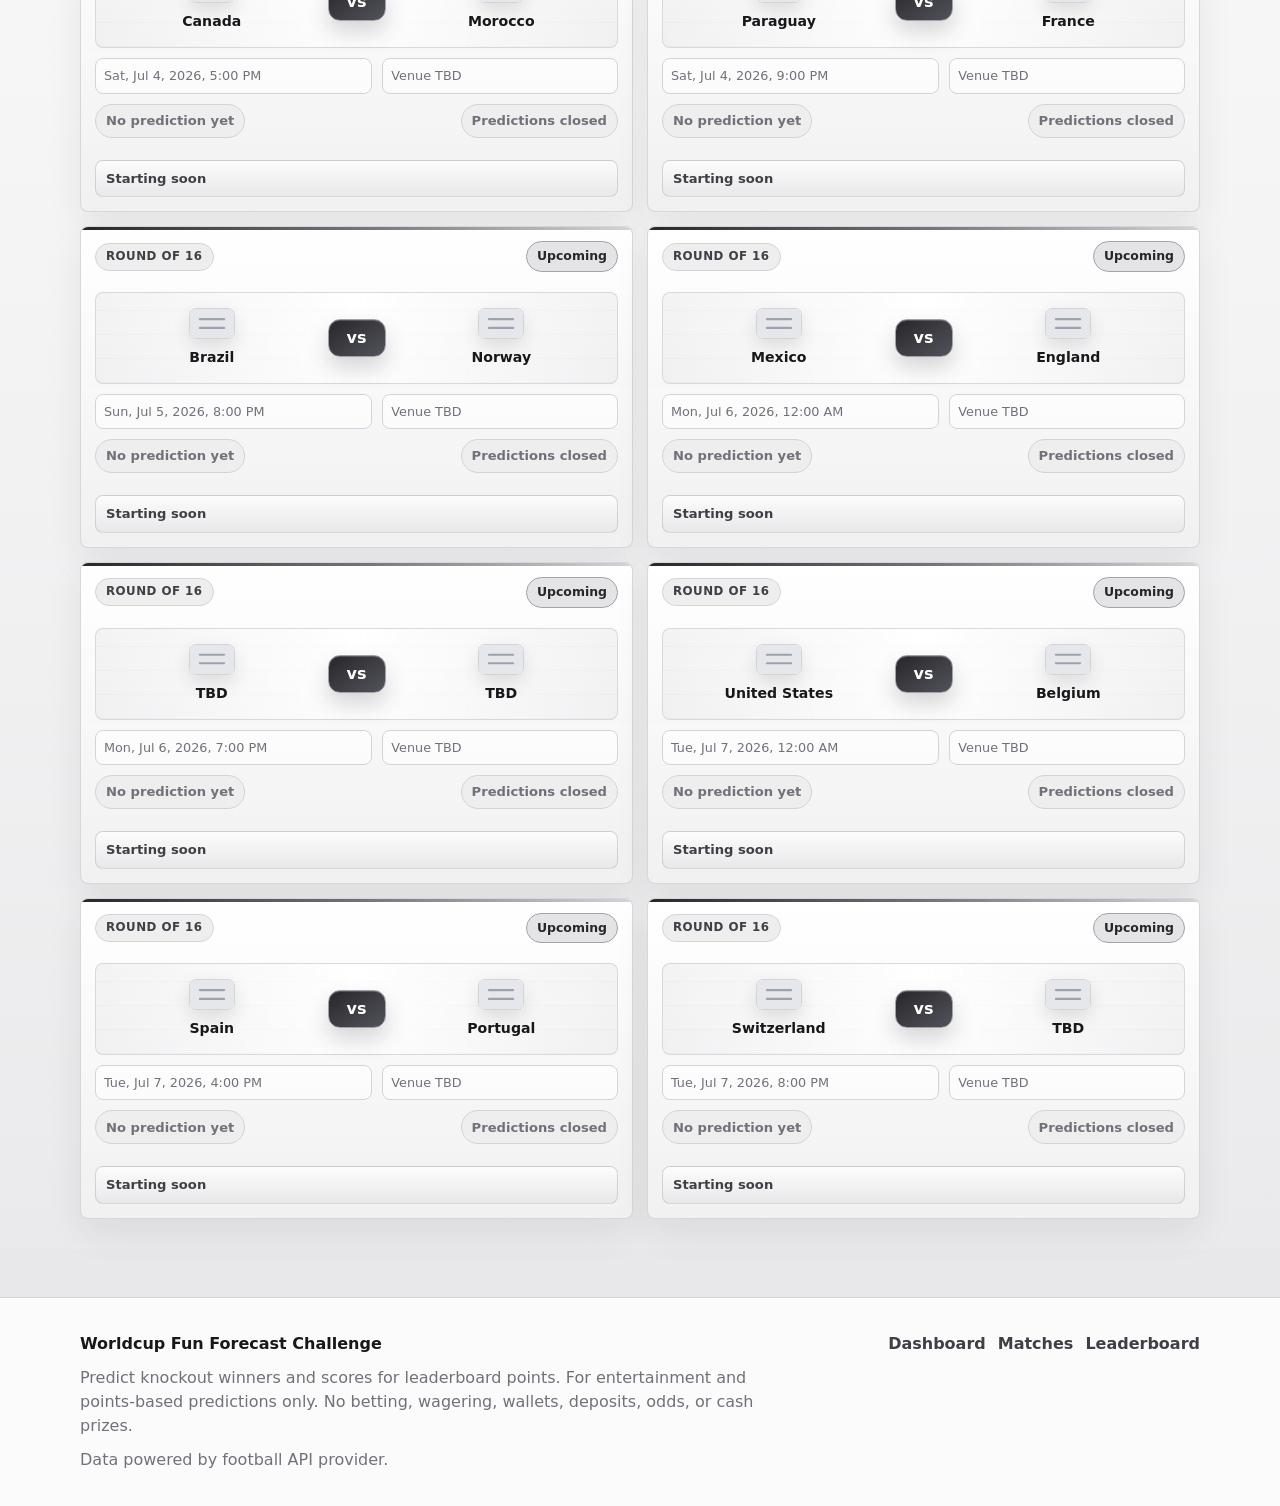
==== commit f3f8b3a3: "datatable" ====
--- a/public/index.html
+++ b/public/index.html
@@ -45,7 +45,7 @@
               </div>
             </div>
           </div>
-          <aside class="hero-stats" aria-label="Leaderboard preview">
+          <aside class="hero-stats" aria-label="Leaderboard preview" data-hero-leaderboard-panel hidden>
             <div class="stat-card hero-leaderboard-card">
               <div class="hero-card-heading">
                 <span>Leaderboard</span>
--- a/public/css/styles.css
+++ b/public/css/styles.css
@@ -702,6 +702,11 @@
   color: #27272a;
 }
 
+.status-badge.awaiting-result {
+  background: #f4f4f5;
+  color: #52525b;
+}
+
 .btn {
   display: inline-flex;
   align-items: center;
@@ -869,6 +874,11 @@
   flex: 0 1 230px;
 }
 
+.table-tools .btn {
+  min-height: 44px;
+  white-space: nowrap;
+}
+
 .leader-tools input:focus,
 .leader-tools select:focus {
   border-color: #a1a1aa;
@@ -979,6 +989,36 @@
   margin-top: 3px;
   color: var(--muted);
   font-size: 0.78rem;
+}
+
+.table-pagination {
+  display: flex;
+  align-items: center;
+  justify-content: space-between;
+  gap: 12px;
+  flex-wrap: wrap;
+  margin-top: 12px;
+  padding: 12px 14px;
+  border: 1px solid var(--border);
+  border-radius: 14px;
+  background:
+    linear-gradient(180deg, rgba(255, 255, 255, 0.98), rgba(244, 244, 245, 0.94)),
+    var(--surface);
+  box-shadow: 0 12px 30px rgba(39, 39, 42, 0.08);
+}
+
+.table-pagination-info,
+.table-pagination-page {
+  color: var(--muted);
+  font-size: 0.9rem;
+  font-weight: 800;
+}
+
+.table-pagination-actions {
+  display: flex;
+  align-items: center;
+  gap: 8px;
+  flex-wrap: wrap;
 }
 
 .table-user,
@@ -1056,14 +1096,14 @@
 .hero-leader-row {
   display: grid;
   grid-template-columns: auto minmax(0, 1fr) auto;
-  gap: 10px;
+  gap: 8px;
   align-items: center;
   border: 1px solid rgba(212, 212, 216, 0.82);
   border-radius: var(--radius);
   background:
     linear-gradient(180deg, rgba(255, 255, 255, 0.9), rgba(244, 244, 245, 0.78)),
     var(--surface-soft);
-  padding: 10px;
+  padding: 8px 10px;
 }
 
 .hero-leader-row strong,
@@ -1074,24 +1114,32 @@
 .hero-leader-row strong {
   overflow: hidden;
   color: var(--text);
-  font-size: 0.95rem;
+  font-size: 0.68rem;
+  font-weight: 750;
+  line-height: 1.1;
   text-overflow: ellipsis;
   white-space: nowrap;
 }
 
 .hero-leader-row div span {
   color: var(--muted);
-  font-size: 0.78rem;
+  font-size: 0.68rem;
 }
 
 .hero-leader-row b {
-  min-width: 38px;
+  min-width: 32px;
   border-radius: 999px;
   background: #27272a;
   color: #ffffff;
-  font-size: 0.92rem;
-  padding: 6px 8px;
+  font-size: 0.78rem;
+  padding: 5px 7px;
   text-align: center;
+}
+
+.hero-leader-row .rank-chip {
+  min-height: 26px;
+  font-size: 0.72rem;
+  padding: 4px 8px;
 }
 
 .mini-loading,
@@ -1489,6 +1537,7 @@
 .status-badge.upcoming,
 .status-badge.completed,
 .status-badge.live,
+.status-badge.awaiting-result,
 .result-badge {
   border: 1px solid #a1a1aa;
   background: #e4e4e7;
@@ -2307,6 +2356,16 @@
     padding: 10px 11px;
   }
 
+  .table-pagination,
+  .table-pagination-actions {
+    align-items: stretch;
+    flex-direction: column;
+  }
+
+  .table-pagination .btn {
+    width: 100%;
+  }
+
   .modal-backdrop {
     align-items: end;
     padding: 10px;
